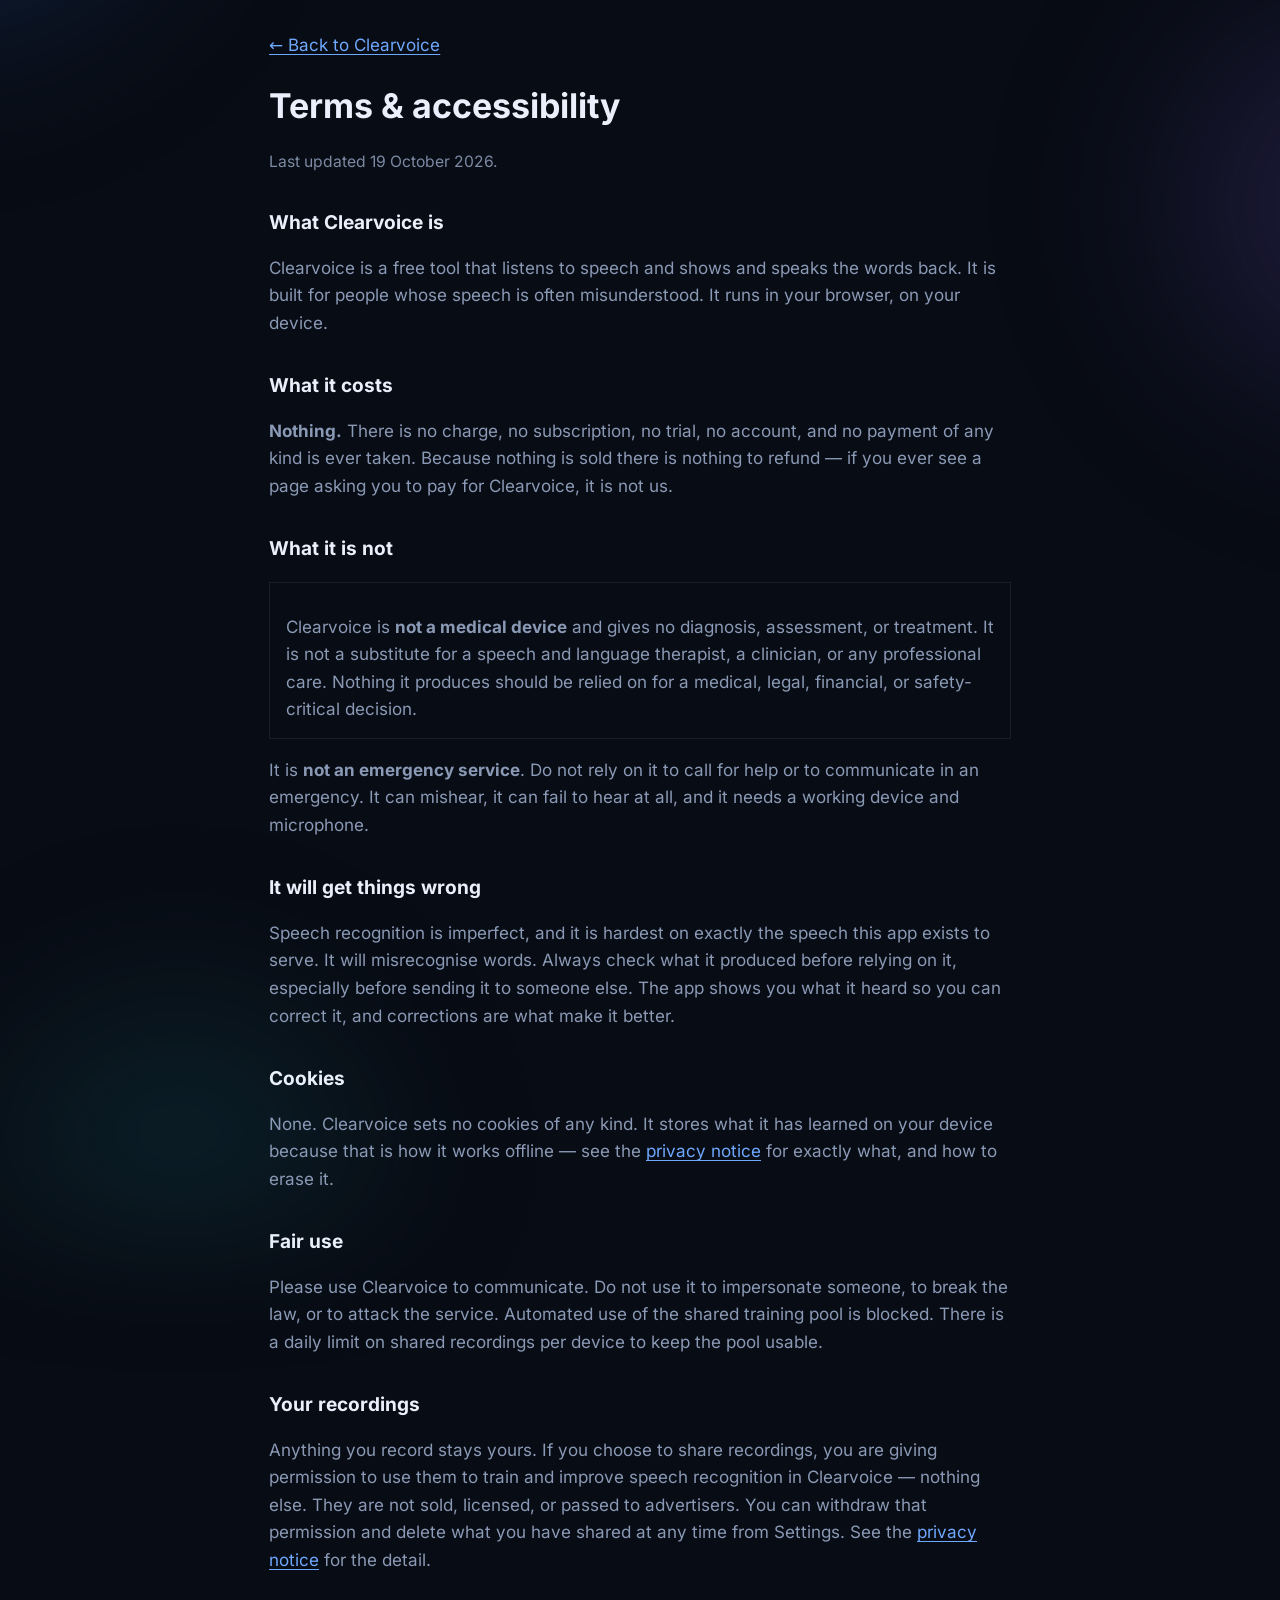
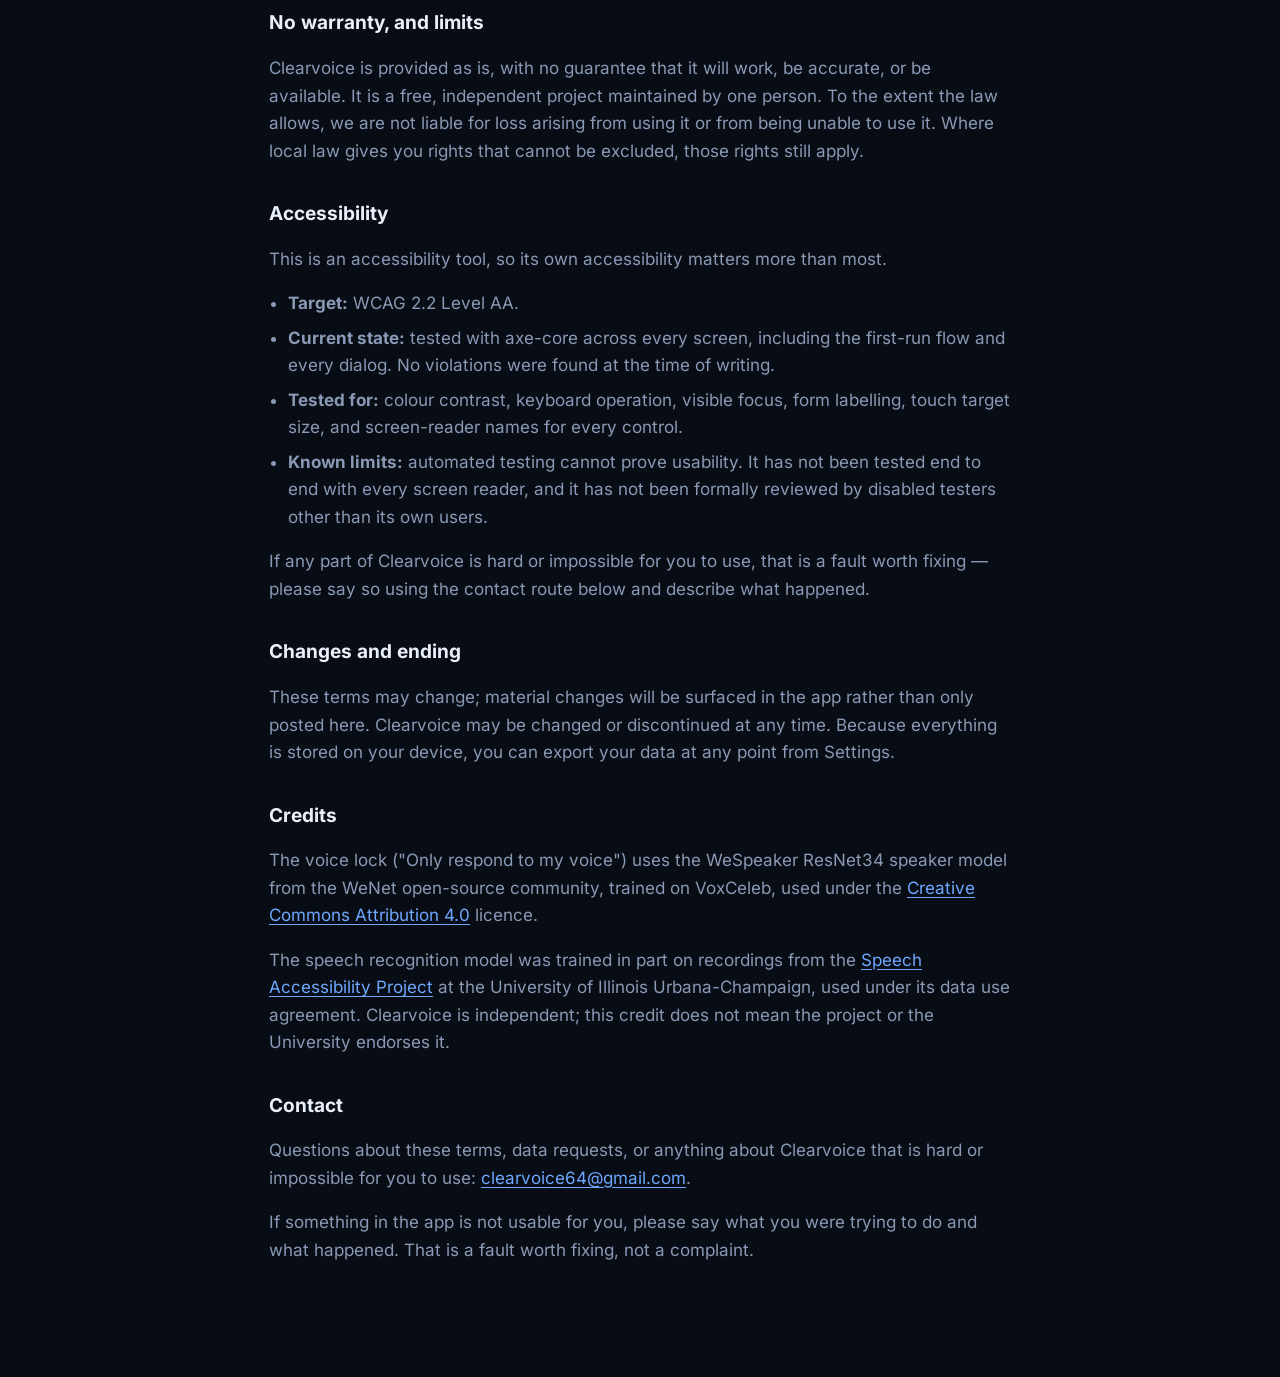
==== terms.html @ 72ba8c6e "Add ClearVoice privacy, terms, study and support pages Copies of privacy.html, terms.html, study-inf" ====
<!doctype html>
<html lang="en">
<head>
<meta charset="utf-8" />
<meta name="viewport" content="width=device-width, initial-scale=1, viewport-fit=cover" />
<title>Terms &amp; accessibility — Clearvoice</title>
<link rel="stylesheet" href="/styles.css?v=67" />
<style>
  .legal { max-width: 46rem; margin: 0 auto; padding: 32px 20px 96px; }
  .legal h1 { margin: 0 0 6px; }
  .legal h2 { margin: 34px 0 10px; font-size: 1.12rem; }
  .legal p, .legal li { line-height: 1.62; color: var(--dim); }
  .legal strong { color: var(--ink); }
  .legal ul { padding-left: 1.1rem; }
  .legal li { margin: 7px 0; }
  .legal .updated { color: var(--dimmer); font-size: 0.92rem; }
  .legal .back { display: inline-block; margin-bottom: 22px; }
  .legal .callout { border: 1px solid var(--line); padding: 14px 16px; margin: 18px 0; }
  .legal .callout p:last-child { margin-bottom: 0; }
  /* Links were inheriting the browser default #0000ee on a near-black page — 2.08:1, which axe
     correctly failed. These pages are the ones a person reads to find out what happens to their
     voice, so unreadable links here are worse than cosmetic. --blue is the app's own accent. */
  .legal a { color: var(--blue, #6EA8FE); text-underline-offset: 3px; }
  .legal a:hover, .legal a:focus-visible { color: var(--ink, #EAF0FB); }
</style>
</head>
<body>
<main class="legal">
  <a class="back" href="/">← Back to Clearvoice</a>
  <h1>Terms &amp; accessibility</h1>
  <p class="updated">Last updated 19 October 2026.</p>

  <h2>What Clearvoice is</h2>
  <p>Clearvoice is a free tool that listens to speech and shows and speaks the words back. It is
  built for people whose speech is often misunderstood. It runs in your browser, on your device.</p>

  <h2>What it costs</h2>
  <p><strong>Nothing.</strong> There is no charge, no subscription, no trial, no account, and no
  payment of any kind is ever taken. Because nothing is sold there is nothing to refund — if you
  ever see a page asking you to pay for Clearvoice, it is not us.</p>

  <h2>What it is not</h2>
  <div class="callout">
    <p>Clearvoice is <strong>not a medical device</strong> and gives no diagnosis, assessment, or
    treatment. It is not a substitute for a speech and language therapist, a clinician, or any
    professional care. Nothing it produces should be relied on for a medical, legal, financial, or
    safety-critical decision.</p>
  </div>
  <p>It is <strong>not an emergency service</strong>. Do not rely on it to call for help or to
  communicate in an emergency. It can mishear, it can fail to hear at all, and it needs a working
  device and microphone.</p>

  <h2>It will get things wrong</h2>
  <p>Speech recognition is imperfect, and it is hardest on exactly the speech this app exists to
  serve. It will misrecognise words. Always check what it produced before relying on it, especially
  before sending it to someone else. The app shows you what it heard so you can correct it, and
  corrections are what make it better.</p>

  <h2>Cookies</h2>
  <p>None. Clearvoice sets no cookies of any kind. It stores what it has learned on your device
  because that is how it works offline — see the <a href="/privacy">privacy notice</a> for exactly
  what, and how to erase it.</p>

  <h2>Fair use</h2>
  <p>Please use Clearvoice to communicate. Do not use it to impersonate someone, to break the law,
  or to attack the service. Automated use of the shared training pool is blocked. There is a daily
  limit on shared recordings per device to keep the pool usable.</p>

  <h2>Your recordings</h2>
  <p>Anything you record stays yours. If you choose to share recordings, you are giving permission
  to use them to train and improve speech recognition in Clearvoice — nothing else. They are not
  sold, licensed, or passed to advertisers. You can withdraw that permission and delete what you
  have shared at any time from Settings. See the
  <a href="/privacy">privacy notice</a> for the detail.</p>

  <h2>No warranty, and limits</h2>
  <p>Clearvoice is provided as is, with no guarantee that it will work, be accurate, or be
  available. It is a free, independent project maintained by one person. To the extent the law
  allows, we are not liable for loss arising from using it or from being unable to use it. Where
  local law gives you rights that cannot be excluded, those rights still apply.</p>

  <h2>Accessibility</h2>
  <p>This is an accessibility tool, so its own accessibility matters more than most.</p>
  <ul>
    <li><strong>Target:</strong> WCAG 2.2 Level AA.</li>
    <li><strong>Current state:</strong> tested with axe-core across every screen, including the
      first-run flow and every dialog. No violations were found at the time of writing.</li>
    <li><strong>Tested for:</strong> colour contrast, keyboard operation, visible focus, form
      labelling, touch target size, and screen-reader names for every control.</li>
    <li><strong>Known limits:</strong> automated testing cannot prove usability. It has not been
      tested end to end with every screen reader, and it has not been formally reviewed by
      disabled testers other than its own users.</li>
  </ul>
  <p>If any part of Clearvoice is hard or impossible for you to use, that is a fault worth fixing —
  please say so using the contact route below and describe what happened.</p>

  <h2>Changes and ending</h2>
  <p>These terms may change; material changes will be surfaced in the app rather than only posted
  here. Clearvoice may be changed or discontinued at any time. Because everything is stored on your
  device, you can export your data at any point from Settings.</p>

  <h2>Credits</h2>
  <p>The voice lock ("Only respond to my voice") uses the WeSpeaker ResNet34 speaker model from the
  WeNet open-source community, trained on VoxCeleb, used under the
  <a href="https://creativecommons.org/licenses/by/4.0/">Creative Commons Attribution 4.0</a> licence.</p>
  <p>The speech recognition model was trained in part on recordings from the
  <a href="https://speechaccessibilityproject.beckman.illinois.edu/">Speech Accessibility Project</a>
  at the University of Illinois Urbana-Champaign, used under its data use agreement. Clearvoice is
  independent; this credit does not mean the project or the University endorses it.</p>

  <h2>Contact</h2>
  <p>Questions about these terms, data requests, or anything about Clearvoice that is hard or
  impossible for you to use: <a href="mailto:clearvoice64@gmail.com?subject=Clearvoice">clearvoice64@gmail.com</a>.</p>
  <p>If something in the app is not usable for you, please say what you were trying to do and what
  happened. That is a fault worth fixing, not a complaint.</p>
</main>
</body>
</html>
---- styles.css ----
/* Self-hosted, latin subset, variable -- one file per family covers every weight the app uses.
   swap, so text is readable immediately rather than invisible while a font arrives. */
@font-face {
  font-family: "Inter";
  src: url("/vendor/fonts/Inter.woff2") format("woff2");
  font-weight: 100 900; font-style: normal; font-display: swap;
}
@font-face {
  font-family: "Space Grotesk";
  src: url("/vendor/fonts/SpaceGrotesk.woff2") format("woff2");
  font-weight: 100 900; font-style: normal; font-display: swap;
}

/* ============================================================================
   Clearvoice — AURORA GLASS  (written by projects-4d, HANDED OFF to projects-881c)
   Leo's design: claude.ai/code/artifact/70af7a4a-ae81-4f6a-af94-6c12fab93846

   This is a complete replacement for styles.css, already mapped onto the CURRENT
   markup — including the surfaces live-styles.css predates (#wake-controls,
   .share-card, .wake-suggestions, .attention, #mode-personal). Use it, edit it,
   or discard it; it exists so the work isn't done twice.

   PRESERVED DELIBERATELY (do not lose in any edit):
     .seg-btn[hidden]{display:none}  #mode-personal hidden until a personal model exists
     .share-card.hidden{display:none}  card must not flash on load
     44x44 minimums on .chip-list li button / .corr-list li button — the only
       irreversible actions in the app, previously 23x20
     --dimmer raised to #7C8AA4 from the artifact's #6B7A94: that value sits on --panel,
       which is lighter than --ground, and fell under AA there. NEEDS RE-MEASURING from
       rendered pixels, not computed styles.
   ========================================================================== */

:root {
  --ground: #080C14;
  --panel: rgba(20, 27, 41, .72);
  --panel-2: rgba(255, 255, 255, .035);
  --line: rgba(255, 255, 255, .075);
  --line-strong: rgba(255, 255, 255, .12);

  --text: #EAF0FB;
  --dim: #8A99B5;
  --dimmer: #7C8AA4;

  --blue: #6EA8FE;
  --violet: #A78BFA;
  --green: #3DDC97;
  --teal: #2EE6C5;
  --danger: #FF6B7A;
  --accent-grad: linear-gradient(100deg, var(--blue), var(--violet));

  --radius: 20px;
  --radius-sm: 14px;
  --pill: 999px;
  --tap: 56px;

  --display: "Space Grotesk", "Segoe UI", system-ui, sans-serif;
  --body: "Inter", system-ui, -apple-system, "Segoe UI", sans-serif;

  /* legacy aliases so older rules / inline styles still resolve */
  --bg: var(--ground);
  --surface: var(--panel);
  --surface-2: var(--panel-2);
  --text-dim: var(--dim);
  --accent: var(--blue);
  --accent-ink: #0A1020;
  --rec: var(--danger);
  --ok: var(--green);
  --warn: #FFC46B;
}

* { box-sizing: border-box; }

html, body {
  margin: 0; padding: 0;
  background: var(--ground); color: var(--text);
  font-family: var(--body); font-size: 17px; line-height: 1.55;
  -webkit-font-smoothing: antialiased; min-height: 100vh;
}

/* Aurora as one fixed layer — no markup needed, so index.html body is untouched. */
body::before {
  content: ""; position: fixed; inset: -25vmax; z-index: 0; pointer-events: none;
  opacity: .55; filter: blur(70px);
  background:
    radial-gradient(38vmax 38vmax at 14% 8%,  #20407a 0%, transparent 66%),
    radial-gradient(34vmax 34vmax at 88% 34%, #3c2f6e 0%, transparent 66%),
    radial-gradient(32vmax 32vmax at 26% 98%, #123f4a 0%, transparent 66%);
}
@media (prefers-reduced-motion: no-preference) {
  body::before { animation: drift 30s ease-in-out infinite alternate; }
}
@keyframes drift {
  from { transform: translate3d(0,0,0) scale(1); }
  to   { transform: translate3d(3vmax,2vmax,0) scale(1.06); }
}
.topbar, .tabs, main, .toast, .onboarding, .share-card { position: relative; z-index: 1; }

/* ---------- top bar ---------- */
.topbar {
  display: flex; align-items: center; justify-content: space-between; gap: 12px;
  max-width: 560px; margin: 0 auto; padding: 18px 18px 6px;
}
.brand { display: flex; align-items: center; gap: 11px; }
.brand-mark {
  width: 34px; height: 34px; flex: none; border-radius: 11px;
  background: linear-gradient(150deg, var(--blue), var(--violet));
  display: grid; place-items: center;
}
.brand-mark::after { content: ""; width: 14px; height: 14px; border-radius: 50%; border: 3px solid var(--ground); }
.brand-name { font-family: var(--display); font-weight: 700; font-size: 23px; letter-spacing: -.01em; }

.engine-status {
  display: inline-flex; align-items: center; gap: 7px;
  padding: 7px 12px; border-radius: var(--pill);
  background: rgba(255,255,255,.05); border: 1px solid var(--line);
  font-size: 12.5px; color: var(--dim); white-space: nowrap;
  /* white-space:nowrap plus a long status ("Downloading voice model… 100%") pushed the page
     wider than a 320px phone and made the whole app scroll sideways — a WCAG reflow failure
     and, more practically, an app that jiggles horizontally for someone who may be aiming
     with limited motor control. Let the pill shrink and ellipsise instead of forcing width. */
  min-width: 0; max-width: 100%; overflow: hidden; text-overflow: ellipsis;
}
.engine-status #engine-text { min-width: 0; overflow: hidden; text-overflow: ellipsis; }
/* The bar holds a brand and this pill; the pill is the one allowed to give up space. */
.topbar { min-width: 0; }
.topbar .brand { min-width: 0; }
.engine-status .dot { width: 7px; height: 7px; border-radius: 50%; flex: none; background: var(--warn); box-shadow: 0 0 9px 1px rgba(255,196,107,.6); }
.engine-status .dot[data-state="ready"] { background: var(--green); box-shadow: none; }
.engine-status .dot[data-state="error"] { background: var(--danger); box-shadow: 0 0 9px 1px rgba(255,107,122,.7); }
.engine-status .dot[data-state="busy"]  { background: var(--blue); box-shadow: 0 0 9px 1px rgba(110,168,254,.7); animation: pulse 1s infinite; }
@keyframes pulse { 0%,100% { opacity: 1; } 50% { opacity: .35; } }

/* ---------- tabs ---------- */
.tabs {
  display: grid; grid-template-columns: repeat(3,1fr); gap: 4px;
  max-width: min(720px, 100% - 16px); margin: 14px auto 4px; padding: 5px;
  background: var(--panel); border: 1px solid var(--line); border-radius: var(--pill);
  backdrop-filter: blur(14px); -webkit-backdrop-filter: blur(14px);
}
.tab {
  appearance: none; border: 0; background: transparent; cursor: pointer;
  font-family: var(--display); font-weight: 500; font-size: 15px;
  color: var(--dim); padding: 13px 6px; border-radius: var(--pill);
  min-height: 48px; transition: color .15s ease;
}
@media (hover: hover) and (pointer: fine) { .tab:hover { color: var(--text); } }
.tab[aria-selected="true"] {
  background: var(--accent-grad); color: #0A1020; font-weight: 700;
  box-shadow: 0 6px 18px -6px rgba(110,168,254,.6);
}
.tab:focus-visible { outline: 2px solid var(--blue); outline-offset: 2px; }

/* ---------- panels ---------- */
main { max-width: 560px; margin: 0 auto; padding: 18px 18px 72px; }
.panel { animation: fade .2s ease; }
.panel.hidden { display: none; }
.panel-hint { color: var(--dim); font-size: 15px; line-height: 1.62; margin: 0 0 18px; }
@keyframes fade { from { opacity: 0; } to { opacity: 1; } }

.stage, .train-block, .handsfree-bar, .onboarding-card, .share-card-inner, .enroll, .enroll-custom {
  background: var(--panel); border: 1px solid var(--line); border-radius: var(--radius);
  backdrop-filter: blur(14px); -webkit-backdrop-filter: blur(14px);
}
.stage {
  padding: 28px 20px; min-height: 150px; margin-bottom: 16px;
  display: flex; align-items: center; justify-content: center; text-align: center;
}
.stage.small { min-height: 84px; padding: 20px; }
.big-output { font-family: var(--display); font-size: 26px; font-weight: 700; line-height: 1.35; letter-spacing: -.01em; }
.big-output.placeholder, .mono-output.placeholder { color: var(--dimmer); font-weight: 400; font-family: var(--body); }
.mono-output { font-family: var(--body); font-size: 16px; color: var(--text); text-align: center; }
.big-output .word { cursor: pointer; border-radius: 8px; padding: 0 2px; }
@media (hover: hover) and (pointer: fine) { .big-output .word:hover { background: rgba(110,168,254,.18); } }

/* ---------- buttons ---------- */
.record-btn {
  width: 100%; min-height: 64px; padding: 16px 22px;
  border-radius: var(--radius-sm); border: 1px solid var(--line-strong);
  background: linear-gradient(180deg, rgba(110,168,254,.18), rgba(167,139,250,.11));
  color: var(--text); font-family: var(--display); font-weight: 700; font-size: 17px;
  cursor: pointer; display: inline-flex; align-items: center; justify-content: center; gap: 11px;
}
.record-btn.small { min-height: 56px; font-size: 16px; }
.record-btn::before { content: ""; width: 13px; height: 13px; border-radius: 50%; flex: none; background: var(--blue); box-shadow: 0 0 10px 1px rgba(110,168,254,.7); }
.record-btn.recording { background: linear-gradient(180deg, rgba(255,107,122,.22), rgba(255,107,122,.12)); border-color: rgba(255,107,122,.45); }
.record-btn.recording::before { background: var(--danger); box-shadow: 0 0 10px 1px rgba(255,107,122,.8); animation: pulse .8s infinite; }
/* INSTANT, SMOOTH PRESS (2026-11-02). The press shows the moment the finger lands (.is-pressed, set on pointerdown),
   and the button eases into the red Stop look the moment it is tapped (.arming, before the microphone is live) instead
   of snapping there 0.2-0.5 s later. The gradient's two stops are registered colours so they can cross-fade; a browser
   without @property simply snaps, as before. End states are unchanged. */
@property --rb-a { syntax: "<color>"; inherits: false; initial-value: rgba(110,168,254,.18); }
@property --rb-b { syntax: "<color>"; inherits: false; initial-value: rgba(167,139,250,.11); }
.record-btn { --rb-a: rgba(110,168,254,.18); --rb-b: rgba(167,139,250,.11);
  background: linear-gradient(180deg, var(--rb-a), var(--rb-b));
  transition: --rb-a .26s cubic-bezier(.2,.8,.2,1), --rb-b .26s cubic-bezier(.2,.8,.2,1), border-color .26s cubic-bezier(.2,.8,.2,1),
    transform .32s cubic-bezier(.34,1.4,.64,1); -webkit-tap-highlight-color: transparent; touch-action: manipulation; }
.record-btn::before { transition: background-color .2s cubic-bezier(.2,.8,.2,1), box-shadow .2s cubic-bezier(.2,.8,.2,1), transform .32s cubic-bezier(.34,1.4,.64,1); }
.record-btn.recording, .record-btn.arming { --rb-a: rgba(255,107,122,.22); --rb-b: rgba(255,107,122,.12);
  background: linear-gradient(180deg, var(--rb-a), var(--rb-b)); border-color: rgba(255,107,122,.45); }
.record-btn.arming::before { background: var(--danger); box-shadow: 0 0 10px 1px rgba(255,107,122,.8); transform: scale(1.25); }
.record-btn.is-pressed:not(:disabled) { transform: scale(.97); transition-duration: .26s, .26s, .26s, .09s; }
#repeat-record, #wake-train { transition: transform .32s cubic-bezier(.34,1.4,.64,1); touch-action: manipulation; }
#repeat-record.is-pressed, #wake-train.is-pressed { transform: scale(.97); transition-duration: .09s; }
@media (prefers-reduced-motion: reduce) {
  .record-btn, .record-btn::before, #repeat-record, #wake-train { transition: none; }
  .record-btn.is-pressed, #repeat-record.is-pressed, #wake-train.is-pressed, .record-btn.arming::before { transform: none; }
}
.record-btn:disabled { opacity: .5; cursor: not-allowed; }

.ghost-btn, .primary-btn {
  min-height: var(--tap); padding: 0 20px; border-radius: var(--radius-sm);
  font-family: var(--body); font-size: 15px; font-weight: 600; cursor: pointer;
}
.ghost-btn { background: rgba(255,255,255,.03); color: var(--dim); border: 1px solid var(--line); }
@media (hover: hover) and (pointer: fine) { .ghost-btn:hover:not(:disabled) { color: var(--text); border-color: var(--line-strong); } }
.ghost-btn:disabled { opacity: .45; cursor: not-allowed; }
.ghost-btn.attention { border-color: var(--blue); color: var(--blue); animation: attn 1.1s ease-in-out infinite; }
@keyframes attn { 0%,100% { opacity: 1; } 50% { opacity: .55; } }

.primary-btn { background: var(--accent-grad); color: #0A1020; font-weight: 700; border: 0; box-shadow: 0 6px 18px -8px rgba(110,168,254,.7); }
@media (hover: hover) and (pointer: fine) { .primary-btn:hover:not(:disabled) { filter: brightness(1.06); } }
.primary-btn:disabled { opacity: .5; cursor: not-allowed; }

.small-btn { min-height: 44px; padding: 0 15px; border-radius: var(--pill); font-size: 14px; }

button:focus-visible, input:focus-visible, textarea:focus-visible, [tabindex]:focus-visible {
  outline: 2px solid var(--blue); outline-offset: 2px;
}
.controls { display: flex; gap: 11px; flex-wrap: wrap; align-items: center; }
.controls.inline { margin-bottom: 14px; }

/* ---------- hands-free / wake word ---------- */
.handsfree-bar { display: flex; align-items: flex-end; gap: 14px; flex-wrap: wrap; padding: 16px; margin-bottom: 18px; }
.toggle-btn {
  min-height: var(--tap); display: inline-flex; align-items: center; gap: 11px; padding: 0 18px;
  background: rgba(255,255,255,.04); color: var(--text);
  border: 1px solid var(--line-strong); border-radius: var(--pill);
  font-size: 15px; font-weight: 600; cursor: pointer;
}
.toggle-btn .toggle-dot { width: 12px; height: 12px; border-radius: 50%; background: var(--dimmer); flex: none; }
.toggle-btn[aria-pressed="true"] { border-color: rgba(255,255,255,.32); color: var(--text); }
.toggle-btn[aria-pressed="true"] .toggle-dot { background: var(--text); box-shadow: none; animation: none; }
.toggle-btn.armed .toggle-dot { background: var(--blue); box-shadow: 0 0 9px 1px rgba(110,168,254,.8); }

.wake-field { display: flex; flex-direction: column; gap: 7px; flex: 1; min-width: 180px; }
.wake-field span, .field span, .wake-lbl { display: block; color: var(--dim); font-size: 13px; font-weight: 600; }
.wake-controls { flex: 1 1 100%; display: flex; flex-direction: column; gap: 14px; margin-top: 4px; }
.wake-controls[hidden] { display: none; }
.wake-edit-row { display: flex; gap: 8px; align-items: stretch; }
/* #vocab-input sits in .controls.inline, NOT inside a .field, so it matched none of this and was
   a bare browser default: 22px tall on every iPhone size measured. Naming it explicitly rather
   than widening the selector to `input`, which would also catch checkboxes and buttons. */
#wake-input, #vocab-input, .field input, .dictate-area {
  width: 100%; min-height: var(--tap); padding: 13px 14px;
  background: rgba(0,0,0,.28); color: var(--text);
  border: 1px solid var(--line); border-radius: 12px;
  font-family: var(--body); font-size: 16px;
}
#wake-input::placeholder, #vocab-input::placeholder, .field input::placeholder { color: #6A7789; }
#wake-input:focus, #vocab-input:focus, .field input:focus { outline: 2px solid var(--blue); outline-offset: 1px; border-color: transparent; }
#wake-set { flex: 0 0 auto; }
.wake-suggestions { display: flex; align-items: center; gap: 8px; flex-wrap: wrap; }
.wake-suggestions .hint { font-size: 13px; color: var(--dimmer); }
.wake-tip { font-size: 13.5px; color: var(--dimmer); line-height: 1.6; }
.wake-tip strong { color: var(--text); }
.hf-settings { margin-top: 2px; flex-basis: 100%; }
.hf-settings summary { cursor: pointer; color: var(--dim); font-size: 14px; font-weight: 600; padding: 10px 0; min-height: 44px; }
.hf-settings-body { padding-top: 10px; }

.activation-bar { display: flex; align-items: center; gap: 10px; flex-wrap: wrap; }
.activation-hint { color: var(--dimmer); font-size: 13px; flex-basis: 100%; }
.mode-label { color: var(--dim); font-size: 14px; font-weight: 600; }

/* The engine switcher stays hidden, and the reason has CHANGED (projects-4b, 2026-09-02).
   The old note said to delete this rule "the day a sentence-trained model ships". That day is
   here — clearvoice-v2 is gone and whisper-small-v1 is now the DEFAULT engine — but the rule
   stays, because the reason that outlives it is the first one: the locked Aurora Glass design
   has no such control, and Leo asked for the app to BE that design.

   Nobody needs the switch now. The good engine is what everyone gets at boot, which is also
   his flywheel design: one shared model at the start that then learns each person's voice.
   A control only earns its place if it lets someone do something they otherwise cannot.

   Do not delete this to expose the bar without asking him — it changes a design he froze. */
.mode-bar { display: none !important; }

.seg, .mode-bar {
  display: inline-flex; gap: 4px; padding: 4px;
  background: rgba(255,255,255,.04); border: 1px solid var(--line); border-radius: var(--pill);
}
.seg-btn {
  min-height: 44px; padding: 0 15px; border: 0; background: transparent; color: var(--dim);
  border-radius: var(--pill); font-family: var(--body); font-size: 14px; font-weight: 600; cursor: pointer;
}
@media (hover: hover) and (pointer: fine) { .seg-btn:hover { color: var(--text); } }
.seg-btn.is-on { background: var(--accent-grad); color: #0A1020; font-weight: 700; }
.seg-btn:focus-visible { outline: 2px solid var(--blue); outline-offset: 2px; }
.seg-btn[hidden] { display: none; }   /* LOAD-BEARING — see header */

.chip {
  display: inline-flex; align-items: center; gap: 7px;
  min-height: 44px; padding: 0 14px;
  background: rgba(255,255,255,.05); color: var(--text);
  border: 1px solid var(--line); border-radius: var(--pill);
  font-size: 14px; cursor: pointer;
}
@media (hover: hover) and (pointer: fine) { .chip:hover { border-color: var(--blue); color: var(--blue); } }
.count { color: var(--dimmer); font-weight: 500; }

/* ---------- level meter ---------- */
.level-meter { height: 5px; border-radius: var(--pill); overflow: hidden; background: rgba(255,255,255,.07); margin: 0 0 18px; opacity: 0; transition: opacity .2s ease; }
.level-meter.live { opacity: 1; }
.level-fill { height: 100%; width: 0; background: var(--accent-grad); border-radius: var(--pill); }

/* ---------- confirm / fix ---------- */
.confirm-row, .consent-row { display: flex; align-items: center; gap: 11px; flex-wrap: wrap; margin-top: 14px; color: var(--dim); font-size: 15px; }
#pf-share-code-row { margin-top: 14px; }   /* out of the consent row since 2026-11-11, so it needs the row's gap */
.confirm-row.hidden, .certain-chip.hidden, .fix-row.hidden { display: none; }
.certain-chip {
  display: flex; align-items: center; gap: 10px; flex-wrap: wrap; margin-top: 14px;
  padding: 11px 15px; border-radius: var(--pill);
  background: rgba(255,255,255,.05); border: 1px solid var(--line-strong);
  color: var(--dim); font-size: 14px;
}
.fix-row { display: flex; flex-direction: column; gap: 11px; margin-top: 14px; }
.field { display: block; margin-top: 14px; }

/* ---------- train ---------- */
.train-block { padding: 20px; margin-bottom: 16px; }
.train-block h2 { font-family: var(--display); font-weight: 700; font-size: 19px; margin: 0 0 6px; letter-spacing: -.01em; }
.sub { color: var(--dim); font-size: 14px; line-height: 1.6; margin: 0 0 16px; }
#enroll-phrase { font-family: var(--display); font-size: 21px; font-weight: 700; line-height: 1.35; text-align: center; margin: 0 0 6px; }
.enroll, .enroll-custom { padding: 18px 16px; margin-bottom: 14px; }
.enroll-feedback { margin-top: 12px; color: var(--dim); font-size: 14px; min-height: 1.4em; }
.enroll-feedback .learn { color: var(--blue); }
.enroll-badge { display: inline-flex; align-items: center; min-height: 32px; padding: 0 12px; border-radius: var(--pill); background: rgba(110,168,254,.14); border: 1px solid rgba(110,168,254,.3); color: var(--blue); font-size: 13px; font-weight: 600; }
.enroll-badge.hidden { display: none; }
.train-block.hidden { display: none; }
/* sign-in screen: two clear tabs so "sign in" and "create account" can't be confused */
.auth-tabs { display: flex; gap: 6px; margin: 0 0 18px; padding: 4px; border: 1px solid var(--line-strong); border-radius: 12px; }
.auth-tab { flex: 1 1 0; min-height: 44px; border: 0; border-radius: 9px; background: transparent; color: var(--dim); font: inherit; font-weight: 600; cursor: pointer; }
.auth-tab[aria-selected="true"] { background: var(--accent-grad); color: var(--accent-ink); }
#auth-gate[data-mode="signin"] .auth-only-signup,
#auth-gate[data-mode="signup"] .auth-only-signin,
#auth-gate[data-mode="reset"] .auth-tabs,
#auth-gate[data-mode="reset"] .auth-only-signin,
#auth-gate[data-mode="reset"] #auth-google,
#auth-gate[data-mode="reset"] #auth-or { display: none; }
#auth-gate { background: rgb(4, 6, 12); }   /* opaque: nothing behind it may show through */
.auth-google { width: 100%; min-height: 50px; display: flex; align-items: center; justify-content: center; gap: 10px; color: var(--text); font-weight: 600; }
/* Apple's black Sign in with Apple style (its rules for custom buttons): white logo and title in the system font on black,
   as big as the Google button. Shown by app.js showApple(). */
.auth-apple { width: 100%; min-height: 50px; margin-bottom: 10px; display: flex; align-items: center; justify-content: center; gap: 8px; background: #000; color: #fff; border-color: var(--line-strong); font-family: -apple-system, system-ui, sans-serif; }
.auth-apple[hidden], #auth-gate[data-mode="reset"] #auth-apple { display: none; }
.link-btn { display: block; margin: 10px auto 0; background: none; border: 0; color: var(--accent); font: inherit; text-decoration: underline; cursor: pointer; min-height: 44px; }

.train-nudge {
  display: block; width: 100%; text-align: left;
  background: var(--panel); border: 1px solid rgba(110,168,254,.35); border-radius: var(--radius-sm);
  color: var(--dim); font: inherit; font-size: 14.5px; line-height: 1.5;
  padding: 14px 16px; margin: 0 0 16px; min-height: var(--tap); cursor: pointer;
  backdrop-filter: blur(14px); -webkit-backdrop-filter: blur(14px);
}
.train-nudge strong { color: var(--blue); }
@media (hover: hover) and (pointer: fine) { .train-nudge:hover { border-color: var(--blue); } }

.chip-list, .corr-list { list-style: none; margin: 12px 0 0; padding: 0; display: flex; flex-wrap: wrap; gap: 9px; }
.corr-list { flex-direction: column; gap: 8px; }
.chip-list li, .corr-list li {
  display: flex; align-items: center; gap: 9px;
  background: var(--panel-2); border: 1px solid var(--line);
  border-radius: var(--pill); padding: 5px 6px 5px 15px; font-size: 14px; color: var(--text);
}
.corr-list li { border-radius: var(--radius-sm); justify-content: space-between; padding: 10px 10px 10px 15px; }
/* TOUCH TARGETS — the only irreversible actions in the app; were 23x20. Never shrink. */
.chip-list li button, .corr-list li button {
  min-width: 44px; min-height: 44px;
  display: inline-flex; align-items: center; justify-content: center;
  background: none; border: 0; cursor: pointer;
  color: var(--dimmer); font-size: 17px; border-radius: 50%;
}
@media (hover: hover) and (pointer: fine) { .chip-list li button:hover, .corr-list li button:hover { color: var(--danger); background: rgba(255,107,122,.12); } }

/* ---------- About you ---------- */
.stat-grid { display: grid; grid-template-columns: 1fr 1fr; gap: 12px; margin: 4px 0 16px; }
.stat { background: var(--panel-2); border: 1px solid var(--line); border-radius: var(--radius-sm); padding: 18px 14px; text-align: center; }
.stat-num {
  display: block; font-family: var(--display); font-weight: 700; font-size: 30px; line-height: 1;
  background: var(--accent-grad); -webkit-background-clip: text; background-clip: text;
  color: transparent; font-variant-numeric: tabular-nums;
}
.stat-label { display: block; margin-top: 9px; color: var(--dimmer); font-size: 12.5px; line-height: 1.35; }
.progress-track { height: 8px; border-radius: var(--pill); background: rgba(255,255,255,.07); overflow: hidden; margin: 6px 0 10px; }
.progress-fill { height: 100%; width: 0; background: var(--accent-grad); border-radius: var(--pill); }
.voice-status { color: var(--dim); font-size: 13.5px; }

.dictate-area { min-height: 200px; line-height: 1.6; resize: vertical; margin-bottom: 20px; }

/* ---------- toast ---------- */
.toast {
  position: fixed; left: 50%; bottom: 26px; transform: translate(-50%, 14px);
  /* max-content: with left:50% the box otherwise lays out in the right half of the screen only and wraps a
     two-line message into seven lines (measured 186px wide on a 375px phone), right over the record button. */
  width: max-content; max-width: min(520px, calc(100vw - 32px));
  background: rgba(16,22,34,.94); color: var(--text);
  border: 1px solid var(--line-strong); border-radius: var(--radius-sm);
  padding: 14px 18px; font-size: 15px; line-height: 1.5;
  box-shadow: 0 24px 60px -22px rgba(0,0,0,.9);
  backdrop-filter: blur(14px); -webkit-backdrop-filter: blur(14px);
  opacity: 0; pointer-events: none; transition: opacity .2s ease, transform .2s ease; z-index: 90;
}
.toast.show { opacity: 1; transform: translate(-50%, 0); }
.toast.error { border-color: rgba(255,107,122,.5); }

/* ---------- onboarding ---------- */
.onboarding { position: fixed; inset: 0; z-index: 95; display: flex; align-items: center; justify-content: center; padding: 22px; background: rgba(4,6,12,.78); }
.onboarding.hidden { display: none; }
.onboarding-card { width: min(460px, 100%); padding: 28px 24px 22px; }
.onboarding-card h1 { font-family: var(--display); font-weight: 700; margin: 0 0 16px; font-size: 27px; line-height: 1.2; letter-spacing: -.01em; }
.onboard-steps { margin: 0 0 22px; padding-left: 20px; display: grid; gap: 11px; color: var(--dim); font-size: 15px; }
.onboard-steps strong { color: var(--text); }

/* ---------- ambient sharing consequence card ---------- */
/* Stays at 80, BELOW the Ambient overlay (9998), deliberately. The card is never raised over
   a running overlay: ambient.js shows it first and only opens the overlay once it is dismissed.
   Raising this above the overlay would look like a fix and not be one -- trapOn() marks every
   body child inert, so a card on top would be visible and still unclickable. */
.share-card { position: fixed; inset: 0; z-index: 80; display: flex; align-items: center; justify-content: center; padding: 22px; background: rgba(4,6,12,.72); }
.share-card.hidden { display: none; }
.share-card-inner {
  position: relative; width: min(460px, 100%); max-height: 86vh; overflow-y: auto;
  padding: 26px 24px 20px; box-shadow: 0 24px 60px -20px rgba(0,0,0,.85);
  animation: share-card-in .18s ease-out;
}
@keyframes share-card-in { from { opacity: 0; transform: translateY(8px); } to { opacity: 1; transform: none; } }
@media (prefers-reduced-motion: reduce) { .share-card-inner { animation: none; } }
.share-card-title { font-family: var(--display); font-weight: 700; margin: 0 0 10px; font-size: 20px; line-height: 1.3; letter-spacing: -.01em; }
.share-card-body { margin: 0 0 12px; color: var(--dim); font-size: 15px; line-height: 1.58; white-space: pre-line; }
.share-card-stat { margin: 0 0 18px; font-size: 15px; line-height: 1.5; color: var(--text); }
/* Two real choices, stacked so each reads as a full sentence rather than a cramped pair,
   and each at least 44px tall. The one currently in force is marked, so the card says what
   is true now as well as what can be changed. */
.share-card-choices { display: flex; flex-direction: column; gap: 9px; margin: 4px 0 2px; }
.share-card-choices[hidden] { display: none; }
.share-choice {
  appearance: none; cursor: pointer; text-align: left; width: 100%; min-height: 48px;
  font-family: var(--display); font-weight: 600; font-size: 15px; color: var(--text);
  background: rgba(255,255,255,.05); border: 1px solid var(--line-strong);
  border-radius: 12px; padding: 13px 15px;
  transition: background .15s ease, border-color .15s ease;
}
@media (hover: hover) and (pointer: fine) { .share-choice:hover { background: rgba(255,255,255,.09); } }
.share-choice:focus-visible { outline: 2px solid var(--blue); outline-offset: 2px; }
.share-choice[aria-pressed="true"] {
  background: var(--accent-grad); color: #0A1020; font-weight: 700; border-color: transparent;
  box-shadow: 0 6px 18px -8px rgba(110,168,254,.7);
}
.share-card-actions { display: flex; justify-content: flex-end; }
.share-card-actions[hidden] { display: none; }
.share-card-actions .primary-btn { min-height: 44px; }

@media (prefers-reduced-motion: reduce) { * { animation: none !important; transition: none !important; } }

@media (max-width: 400px) {
  .topbar { padding: 14px 14px 4px; }
  main { padding: 14px 14px 64px; }
  .brand-name { font-size: 21px; }
  .big-output { font-size: 23px; }
  .stat-grid { gap: 10px; }
}

/* The two faces are declared at the top of this file and served from /vendor/fonts/. index.html
   preloads both. Nothing is fetched from Google any more, so the design now survives offline
   instead of falling back to Segoe UI — sw.js caches everything under /vendor/ cache-first. */

/* ---- the voice orb ---------------------------------------------------------
   Replaces the flat level bar. Sizing lives here so the canvas can be measured
   before it is drawn into; app.js sets the backing-store resolution to match the
   device pixel ratio so the waveform is crisp on a phone rather than soft. */
/* An uncertain result. The lead is the message; the guess is visibly secondary -- smaller,
   dimmer, quoted -- so nobody reads it as what the app decided you said. */
.unsure-lead { color: var(--text); font-weight: 600; }
.unsure-guess { color: var(--dim); font-size: .92em; margin-top: 6px; font-style: italic; }

/* The Ambient sharing choice, beside the Ambient button. Matches the locked design: an
   uppercase label, then two pills side by side with the one in force filled. Created by
   ambient.js because that file owns the button it sits under. */
.amb-lab {
  display: block; margin: 12px 0 6px;
  font-size: 11.5px; letter-spacing: .08em; text-transform: uppercase; color: var(--dimmer);
}
.amb-lab[hidden] { display: none; }
.amb-choices { display: flex; gap: 8px; }
.amb-choices[hidden] { display: none; }
.amb-choice {
  appearance: none; cursor: pointer; flex: 1 1 0; min-width: 0; min-height: 44px;
  font-family: var(--body); font-weight: 600; font-size: 14px; color: var(--dim);
  background: rgba(255,255,255,.04); border: 1px solid var(--line-strong);
  border-radius: var(--pill); padding: 11px 12px; white-space: nowrap;
  transition: background .15s ease, color .15s ease, border-color .15s ease;
}
@media (hover: hover) and (pointer: fine) { .amb-choice:hover { color: var(--text); background: rgba(255,255,255,.08); } }
.amb-choice:focus-visible { outline: 2px solid var(--blue); outline-offset: 2px; }
.amb-choice[aria-pressed="true"] {
  background: var(--accent-grad); color: #0A1020; font-weight: 700; border-color: transparent;
  box-shadow: 0 6px 18px -8px rgba(110,168,254,.7);
}

.orbwrap { display: grid; place-items: center; margin: 6px 0 18px; }

/* Short screens: the intro prose is 121px of text a returning user has already read, and it
   was part of what pushed "Tap to speak" out of sight. It stays -- a first-time user needs
   it -- but tightens where the room is not there. */
@media (max-height: 900px) {
  .panel-hint { font-size: 14px; line-height: 1.5; margin-bottom: 12px; }
  .orbwrap { margin: 2px 0 10px; }
  .handsfree-bar { margin-bottom: 12px; }
  .stage { margin-bottom: 12px; }
}
/* Full size, as the locked design has it. I had capped this by viewport height to claw back
   room for the record button, which shrank the orb to 219px on a normal phone and 127px on a
   small one -- visibly smaller than the design. Leo noticed. The orb is the signature element
   and its size is part of the design, so the height cap is gone; the fold is paid for
   elsewhere or not at all. */
.cv-orb {
  width: min(76vw, 270px);
  height: min(76vw, 270px);
  display: block;
  /* It starts and stops recording, so it has to look like it can be pressed. Size is NOT
     touched here -- Leo set it deliberately and told me not to change it again. */
  cursor: pointer;
}

/* ---- the sliding tab highlight --------------------------------------------
   One element that moves between the tabs instead of three that fade in and out:
   the eye tracks a single object, so switching reads as motion rather than as a
   redraw. JS measures the active tab and sets the two custom properties, because
   the pill's width depends on the label text and the viewport. */
.tabs { position: relative; }
.tab-glide {
  /* The bubble is positioned by its two EDGES rather than by an offset and a width, so each
     edge can be animated on its own timing. Moving right, the right edge leaves first and
     the left edge follows a beat later: the bubble stretches out, then gathers itself into
     the destination. Moving left, the roles swap. Animating transform+width instead makes
     it slide rigidly, which is what it did before. */
  position: absolute; top: 5px; bottom: 5px;
  left: var(--g-l, 0px); right: var(--g-r, 0px);
  border-radius: var(--pill); background: var(--accent-grad);
  box-shadow: 0 6px 18px -6px rgba(110, 168, 254, .6);
  pointer-events: none; z-index: 0;
  /* The lag is the whole point of the effect, so it is long enough to actually read:
     the leading edge lands on the destination, the pill sits stretched across both
     tabs for a beat, and only then does the trailing edge let go and gather in. At
     70ms the two edges moved almost together and the stretch was over before the eye
     caught it.

     SIGNED OFF by Leo on 2026-09-01 ("that perfect") after watching it at this exact
     speed. Do not "tighten" these back toward a conventional 200-300ms tab transition
     without asking him -- the slowness is the intent, not an oversight. */
  --lead: 1400ms;
  --trail: 1650ms;
  --lag: 850ms;
  transition: left var(--lead) cubic-bezier(.22,1,.36,1),
              right var(--lead) cubic-bezier(.22,1,.36,1);
}
/* Heading right: the RIGHT edge leads, the LEFT edge is the one that lags behind. */
.tab-glide.to-right {
  transition: right var(--lead) cubic-bezier(.22,1,.36,1),
              left  var(--trail) cubic-bezier(.22,1,.36,1) var(--lag);
}
/* Heading left: mirror image. */
.tab-glide.to-left {
  transition: left  var(--lead) cubic-bezier(.22,1,.36,1),
              right var(--trail) cubic-bezier(.22,1,.36,1) var(--lag);
}
.tab-glide.no-anim { transition: none; }        /* no slide on first paint */
.tab { position: relative; z-index: 1; }
/* The moving highlight now supplies the selected background, so the tab itself
   only needs to change its text colour. */
.tab[aria-selected="true"] { background: transparent; box-shadow: none; color: #0A1020; }
@media (prefers-reduced-motion: reduce) { .tab-glide { transition: none; } }

/* ---- say it again ----------------------------------------------------------
   The phrases someone repeats, one tap to speak. Buttons wrap and are full
   height rather than truncated to one line: for an AAC-adjacent control the
   words themselves are the label, and a clipped sentence is not a usable one. */
.quick-phrases { margin: 14px 0 4px; }
.quick-phrases-h {
  font-family: var(--display); font-size: 13px; font-weight: 500;
  letter-spacing: .04em; text-transform: uppercase;
  color: var(--dim); margin: 0 0 10px;
}
.quick-list { display: flex; flex-wrap: wrap; gap: 9px; }
.quick-btn {
  appearance: none; cursor: pointer; text-align: left;
  min-height: 44px; padding: 11px 15px;
  border-radius: var(--pill); border: 1px solid var(--line-strong);
  background: rgba(255,255,255,.04); color: var(--text);
  font-family: var(--body); font-size: 15px; line-height: 1.35;
  max-width: 100%; white-space: normal;      /* never clip a sentence to fit */
  transition: background .15s ease, border-color .15s ease;
}
@media (hover: hover) and (pointer: fine) { .quick-btn:hover { background: rgba(110,168,254,.12); border-color: var(--blue); } }
.quick-btn:active { transform: scale(.985); }
.quick-btn:focus-visible { outline: 2px solid var(--blue); outline-offset: 2px; }
@media (prefers-reduced-motion: reduce) { .quick-btn { transition: none; } .quick-btn:active { transform: none; } }

/* "Say" on each taught phrase, so all of them are reusable — not only the six that fit on
   the Speak tab. Sits next to the delete control, and is the larger of the two because it
   is the one someone reaches for repeatedly. */
.say-btn {
  appearance: none; cursor: pointer; flex: none;
  min-height: 44px; padding: 10px 16px;
  border-radius: var(--pill); border: 1px solid var(--line-strong);
  background: rgba(110,168,254,.10); color: var(--text);
  font-family: var(--body); font-size: 14px; font-weight: 600;
}
@media (hover: hover) and (pointer: fine) { .say-btn:hover { background: rgba(110,168,254,.20); border-color: var(--blue); } }
.say-btn:focus-visible { outline: 2px solid var(--blue); outline-offset: 2px; }

/* ---- short screens -------------------------------------------------------------
   Placed at the END deliberately. An earlier version of this sat above the .cv-orb rule it
   overrides, so the base rule won on source order and the whole tier silently did nothing --
   the measurement said 173px orb where 127px was intended. Same specificity means later wins,
   so overrides live after what they override. */
/* The smallest phones still in use (iPhone SE, 667px tall). Everything above gets it to
   within about 100px; this closes the rest so the button is reachable there too. Nothing here
   applies to a normal-height screen. */
@media (max-height: 720px) {
  /* the orb is NOT shrunk here either -- see the note on .cv-orb above */
  .panel-hint { font-size: 13.5px; margin-bottom: 8px; }
  .topbar { padding-top: 10px; padding-bottom: 2px; }
  .tabs { margin-top: 8px; margin-bottom: 8px; }
  .orbwrap { margin: 0 0 2px; }
  .controls { gap: 8px; }
  .record-btn { min-height: 56px; }
  .big-output { font-size: 20px; padding: 14px 16px; }
  main { padding-top: 8px; }
  /* The intro is for a first-time reader and it is three lines of that on this screen.
     Clamped, not removed: the words are still there and still true, they just stop taking
     the room the button needs. */
  .panel-hint {
    display: -webkit-box; -webkit-box-orient: vertical; -webkit-line-clamp: 3;
    overflow: hidden;
  }
}

/* The one thing on this screen that is a warning rather than a feature: on iOS, a week without
   opening the app erases everything he has taught it. Styled as a quiet notice, not an alarm --
   he cannot act on it in a panic and the fix is thirty seconds of tapping. */
.keep-notice {
  border: 1px solid rgba(255,204,102,.32); background: rgba(255,204,102,.06);
  border-radius: 2px; padding: 14px 16px; margin: 0 0 14px;
}
.keep-notice.hidden { display: none; }
.keep-notice > strong { display: block; color: #ffcc66; font-family: var(--display); font-size: 15px; margin-bottom: 6px; }
.keep-notice p { margin: 0 0 8px; color: var(--dim); font-size: 14px; line-height: 1.5; }
.keep-notice .keep-how { color: var(--text); }
.keep-notice button { min-height: 44px; width: auto; padding: 0 18px; }

/* Legal footer — the notices have to be reachable from the app itself, not only from a
   consent screen someone saw once on their first run. Quiet, but never hidden. */
.legal-footer {
  max-width: 46rem; margin: 0 auto; padding: 26px 20px 34px;
  display: flex; flex-wrap: wrap; gap: 8px; justify-content: center;
  font-size: 0.88rem; color: var(--dimmer);
}
/* Measured 100x23 and 149x23 — under the 44px a thumb can reliably hit, the same fault already
   fixed on #vocab-input and #cv-copy today. These are the only route to the privacy notice and
   terms from inside the app, so they have to be tappable by the person the notices are about. */
.legal-footer a {
  color: var(--dim); text-decoration: underline; text-underline-offset: 3px;
  display: inline-flex; align-items: center; min-height: 44px; padding: 0 4px;
}
.legal-footer a:focus-visible { color: var(--ink); }
@media (hover: hover) and (pointer: fine) { .legal-footer a:hover { color: var(--ink); } }

/* Research recordings (study.js): reuses the onboarding overlay; only the pieces it lacks. */
.study-card { max-height: calc(100vh - 44px); overflow-y: auto; }
.study-list li { margin-bottom: 10px; }
.study-check { display: flex; gap: 10px; align-items: flex-start; margin: 10px 0; color: var(--text); font-size: 15px; line-height: 1.45; cursor: pointer; }
.study-check input { margin-top: 3px; width: 20px; height: 20px; flex: none; accent-color: var(--blue); }
.study-q { margin: 18px 0 4px; font-weight: 700; color: var(--text); }
.study-code { font-family: var(--mono, ui-monospace, monospace); letter-spacing: .04em; white-space: nowrap; }
.study-prompt { margin: 14px 0 10px; }
.study-progress { font-variant-numeric: tabular-nums; }
.study-feedback { min-height: 24px; margin-bottom: 8px; }
#study-overlay { z-index: 96; }
/* Sign-in problems must look like problems (app.js authMsg). */
#auth-msg.auth-error { color: var(--danger); }
/* These were given the "hidden" class with no rule behind it, so they never hid: the empty "Your phrases" heading,
   the Correct/Wrong buttons after "Saved" (tappable again), and the Train nudge after 30 phrases.
   clearvoice-verify/hidden-class-check.mjs (2026-10-13). */
.quick-phrases.hidden, .train-nudge.hidden, #certain-right.hidden, #certain-wrong.hidden { display: none; }
/* The Speak card: the words on top, and everything that answers them (Correct / Wrong, the box to type
   the real words, "say it once more") underneath at full width. The card is a row by default, so these
   sat beside the words, squeezed into half the width on a phone (Leo, 2026-10-13). */
.speak-stage { flex-direction: column; }
.speak-stage > .confirm-row, .speak-stage > .certain-chip { justify-content: center; }
.speak-stage > .confirm-row > span { flex-basis: 100%; }   /* the question on its own line, both answers side by side */
.speak-stage > .fix-row { align-self: stretch; text-align: left; }
/* "This email was set up with Google": the button that will work is marked, not just named (app.js usesGoogle). */
.auth-google-hint { outline: 2px solid var(--accent); outline-offset: 3px; }
/* The corner greets the signed-in person once the engine is ready (app.js renderCorner). The status and the greeting
   share one pill, so the corner never jumps; the swap is a short cross-fade. */
.engine-greet { display: none; color: var(--text); font-weight: 600; }
.engine-status.greeting .dot, .engine-status.greeting #engine-text { display: none; }
.engine-status.greeting .engine-greet { display: inline; animation: greet-in .45s cubic-bezier(.22,.61,.36,1) both; }
@keyframes greet-in { from { opacity: 0; transform: translateY(3px); } to { opacity: 1; transform: none; } }
@media (prefers-reduced-motion: reduce) { .engine-status.greeting .engine-greet { animation: none; } }

/* ---------- Stats as a dashboard (Leo, 2026-10-18) ----------
   "on the stats page it looks like a real dashboard not as if a phone was on my screen but that it takes up the whole
   screen and has stats across the whole page and the stats are clear and precise". On a phone the cards stack as
   before; from 1000px the Stats tab spreads across the screen on a 12-column grid. Chart colours: right #5B8DEF,
   fixed #CC6E2E, checked with the dataviz palette validator on this surface (lightness band, colour-blind separation,
   contrast all pass; green/red failed for colour-blind readers). */
.kpi-row { display: grid; grid-template-columns: repeat(2, minmax(0, 1fr)); gap: 12px; margin: 4px 0 14px; }
.kpi { background: var(--panel-2); border: 1px solid var(--line); border-radius: var(--radius-sm); padding: 16px; display: flex; flex-direction: column; gap: 6px; min-width: 0; }
.kpi-hero { grid-column: 1 / -1; }
.kpi-label { color: var(--dim); font-size: 13px; font-weight: 600; }
.kpi-num { font-family: var(--body); font-weight: 700; font-size: 30px; line-height: 1.05; color: var(--text); }
.kpi-hero .kpi-num { font-size: 52px; letter-spacing: -.02em; }
.kpi-detail { color: var(--dimmer); font-size: 13px; line-height: 1.4; }
.kpi-delta { font-style: normal; color: var(--dim); font-size: 13px; }
.kpi-delta:empty { display: none; }
/* One look for every number on the Stats page: the tiles under "Your voice data" match the ones above them. */
#panel-profile .stat { text-align: left; padding: 16px; }
#panel-profile .stat-num { font-family: var(--body); font-size: 30px; line-height: 1.05; background: none; color: var(--text); }
#panel-profile .stat-label { color: var(--dimmer); font-size: 13px; margin-top: 8px; }
.chart { position: relative; width: 100%; min-height: 220px; }
.chart svg { display: block; overflow: visible; }
.chart svg:focus { outline: 2px solid var(--blue); outline-offset: 4px; border-radius: 4px; }
.chart .axis { fill: var(--dimmer); font-size: 11.5px; font-family: var(--body); font-variant-numeric: tabular-nums; }
.chart .end-label { fill: var(--text); font-size: 13px; font-weight: 700; font-family: var(--body); }
.chart-empty { color: var(--dimmer); font-size: 14px; line-height: 1.5; padding: 70px 12px; text-align: center; }
.chart-tip {
  position: absolute; z-index: 2; pointer-events: none; transform: translate(-50%, calc(-100% - 12px));
  background: #0E1420; border: 1px solid var(--line-strong); border-radius: 10px; padding: 8px 11px;
  font-size: 12.5px; color: var(--dim); white-space: nowrap; box-shadow: 0 8px 24px rgba(0,0,0,.35);
}
.chart-tip .tip-strong { color: var(--text); font-size: 14px; font-weight: 700; margin-bottom: 2px; }
.chart-legend { display: flex; gap: 18px; font-size: 13px; color: var(--dim); margin: -2px 0 10px; }
.chart-legend .key { display: inline-block; width: 10px; height: 10px; border-radius: 3px; margin-right: 7px; vertical-align: -1px; }

@media (min-width: 1000px) {
  /* A normal website's header: brand top-left, the greeting top-right of the screen. */
  .topbar { max-width: 1680px; padding-left: 32px; padding-right: 32px; }
  main:has(> #panel-profile:not(.hidden)) { max-width: 1680px; padding-left: 32px; padding-right: 32px; }
  /* dense: a card that fits beside the one above fills that space instead of leaving a hole */
  #panel-profile.dash:not(.hidden) { display: grid; grid-template-columns: repeat(12, minmax(0, 1fr)); grid-auto-flow: row dense; gap: 16px; align-items: start; }
  #panel-profile.dash > * { grid-column: span 12; margin-bottom: 0; min-width: 0; }
  #panel-profile .dash-run { grid-column: span 8; }
  #panel-profile .dash-days { grid-column: span 4; }
  #panel-profile .dash-voice { grid-column: span 7; }
  #panel-profile .dash-model { grid-column: span 5; }
  #panel-profile .dash-prefs { grid-column: span 5; }
  #panel-profile .dash-privacy { grid-column: span 7; }
  #panel-profile .dash-voice .stat-grid { grid-template-columns: repeat(3, minmax(0, 1fr)); }
  .kpi-row { grid-template-columns: 1.6fr repeat(4, minmax(0, 1fr)); }
  .kpi-hero { grid-column: auto; }
}
/* The executive Stats view hides the personal device cards (app.js renderAllUsers). */
#panel-profile .train-block.hidden { display: none; }

/* Train: read a sentence in short parts (2026-10-19) */
.prompt-text { font-size: 20px; line-height: 1.5; margin: 0 0 12px; }
.prompt-text .said, #enroll-phrase .said { opacity: .45; }
.prompt-text strong, #enroll-phrase strong { font-weight: 700; text-decoration: underline; text-underline-offset: 4px; }
/* Speak: say it in parts */
.parts-row { display: flex; gap: 10px; flex-wrap: wrap; justify-content: center; margin-top: 10px; }
#speak-output .parts-prefix { opacity: .7; }
#speak-output .draft-words { opacity: .6; }
/* Train: Split it up, under the sentence (2026-10-19) */
.split-btn { margin: 0 0 12px; }
.prompt-text .more, #enroll-phrase .more { opacity: .45; }
/* Settings page + the gear that opens it */
.settings-head { display: flex; align-items: center; gap: 14px; margin-bottom: 8px; }
.settings-head h1 { margin: 0; font-size: 28px; }
#panel-settings { max-width: 720px; margin: 0 auto; }
:is(#panel-settings, #menu-drawer) input[type=number] { width: 96px;  font: inherit; color: var(--text); background: rgba(255,255,255,.06); border: 1px solid var(--line-strong); border-radius: var(--radius-sm); padding: 8px 12px; min-height: 44px; }
.corner { position: relative; min-width: 0; }
.settings-gear {
  position: absolute; right: 0; top: calc(100% + 1.5cm); z-index: 30;   /* Leo: halfway up from 3 cm, so ~1.5 cm under the name; right edges lined up */
  width: 46px; height: 46px; display: grid; place-items: center; padding: 0;
  color: var(--dim); background: rgba(16,22,34,.85); border: 1px solid var(--line-strong); border-radius: 50%;
  backdrop-filter: blur(10px); -webkit-backdrop-filter: blur(10px); cursor: pointer;
  transition: color .3s cubic-bezier(.2,.8,.2,1), border-color .3s cubic-bezier(.2,.8,.2,1);
}
.settings-gear:focus-visible { color: var(--text); border-color: rgba(255,255,255,.35); }
@media (hover: hover) and (pointer: fine) { .settings-gear:hover { color: var(--text); border-color: rgba(255,255,255,.35); } }
body.in-settings .settings-gear { display: none; }
.settings-link { display: flex; width: 100%; align-items: center; justify-content: space-between; gap: 12px; text-align: left; background: none; border: 0; color: var(--text); font: inherit; padding: 4px 0; cursor: pointer; min-height: 48px; }
.settings-link .sub { display: block; margin: 4px 0 0; }
.settings-link > span:last-child { font-size: 26px; color: var(--dim); }
:is(#panel-settings, #menu-drawer) .train-block.hidden { display: none; }
/* These had no hidden rule since the sentence card moved to Train (v191): the card and the "Give me sentences" row both
   showed whatever their state. */
#prompt-block .hidden, #parts-new.hidden, #add-on.hidden, #confirm-alt.hidden { display: none; }
/* Speak: type it, say it (2026-10-25). One quiet row under the controls; the orb and the words stay the focus. */
.type-say { justify-content: center; margin: 14px auto 0; max-width: 520px; flex-wrap: nowrap; }
.type-say input { flex: 1 1 auto; min-width: 0; font: inherit; color: var(--text); background: rgba(255,255,255,.06); border: 1px solid var(--line-strong); border-radius: var(--radius-sm); padding: 10px 14px; min-height: 46px; }
.type-say input::placeholder { color: #6A7789; }
details.more { margin-top: 4px; }
details.more summary { cursor: pointer; color: var(--dim); font-size: 14px; }
details.folder > summary { list-style: none; display: flex; align-items: center; gap: 12px; cursor: pointer; font-size: 18px; font-weight: 600; min-height: 44px; }
details.folder > summary::-webkit-details-marker { display: none; }
details.folder > summary::after { content: "›"; margin-left: auto; color: var(--dim); font-size: 24px; transition: transform .3s cubic-bezier(.2,.8,.2,1); }
details.folder[open] > summary::after { transform: rotate(90deg); }
details.folder:not([open]) > :not(summary) { display: none; }   /* the train-block layout kept the list showing while closed */
/* Phone pass (Leo, 2026-10-19: "the ui looks weirder on the phone"). */
.toggle-btn { text-align: left; justify-content: flex-start; max-width: 100%; }
:is(#panel-settings, #menu-drawer) .toggle-btn { width: 100%; padding: 12px 18px; }
.enroll-custom { margin-top: 14px; }
#prompt-result:empty { display: none; }
.legal-footer { align-items: center; }
:is(#panel-settings, #menu-drawer) .controls .ghost-btn { width: 100%; }
@media (max-width: 600px) {
  .train-block h2 .count { font-size: .8em; }
}
.enroll-custom .field { margin-bottom: 12px; display: block; }
/* Hands-free and Ambient now live in Settings > Speaking: no card inside the card. */
:is(#panel-settings, #menu-drawer) .handsfree-bar { background: none; border: 0; padding: 0; margin: 14px 0 0; backdrop-filter: none; -webkit-backdrop-filter: none; }
#panel-train .enroll.hidden { display: none; }
/* SPEAK FITS ONE SCREEN (Leo, 2026-10-19: "when you turn it on the button is so low that the orb isn't even in view").
   Safari's own bars leave about 660px on an iPhone. Below 800px of height, the orb sizes by height as well as width
   and the empty words box is shorter, so the orb, the words, Correct / Wrong and Tap to speak are all on screen. */
@media (max-height: 800px) {
  .cv-orb { width: min(76vw, 270px, 31vh); height: min(76vw, 270px, 31vh); }
  .orbwrap { margin: 0 0 8px; }
  #panel-speak .speak-stage { min-height: 0; padding-top: 14px; padding-bottom: 14px; }
  #panel-speak .big-output { font-size: 22px; }
  #panel-speak .speak-stage > .confirm-row { margin-top: 8px; }
}
/* Speak: Tap to speak with Say it out loud and Copy as icons on the same row. */
#panel-speak > .controls { flex-wrap: nowrap; align-items: stretch; }
#panel-speak > .controls .record-btn { flex: 1 1 auto; min-width: 0; }
#panel-speak .icon-btn { flex: none; width: 64px; padding: 0; display: grid; place-items: center; }
/* In Settings no tab is the current one, so none is highlighted. */
body.in-settings .tab-glide { opacity: 0; }
body.in-settings .tab[aria-selected="true"] { color: var(--dim); }
/* Settings rows hidden by state (e.g. sentences need sharing on) must actually hide. */
:is(#panel-settings, #menu-drawer) .hidden { display: none; }
/* Walk-through fixes (2026-10-19) */
.big-output .word { padding: 0 1px; }                     /* words read as a sentence, not spaced out */
.onboarding-card .controls > button { flex: 1 1 100%; }    /* both welcome choices the same width */
.onboarding-card a { color: var(--blue); }
#enroll-next:disabled { display: none; }                   /* "Next phrase" appears once there is a next step */
.topbar { position: relative; z-index: 50; }   /* the gear hangs below the header, over the cards */
/* SWITCHES (Leo, 2026-10-20: "all switches ... should be the blue when turned on and gray or white when not turned on like
   the switch you will see on most websites and apps ... it moves right away like a switch"). Same markup as before
   (button.toggle-btn[aria-pressed] > .toggle-dot + label); the dot is now the track and its knob. Label left, switch
   right, the knob slides in 140 ms. */
.toggle-btn {
  display: flex; flex-direction: row-reverse; justify-content: space-between; align-items: center; gap: 16px;
  width: 100%; max-width: 100%; min-height: 52px; padding: 8px 4px;
  background: none; border: 0; border-radius: 0; text-align: left; color: var(--text);
}
:is(#panel-settings, #menu-drawer) .toggle-btn { padding: 8px 4px; }
.toggle-btn .toggle-dot {
  position: relative; flex: none; width: 50px; height: 30px; border-radius: 999px;
  background: #3A4152; box-shadow: none; animation: none;
  transition: background-color .14s cubic-bezier(.2,.8,.2,1);
}
.toggle-btn .toggle-dot::after {
  content: ""; position: absolute; top: 3px; left: 3px; width: 24px; height: 24px; border-radius: 50%;
  background: #F2F4F8; box-shadow: 0 1px 3px rgba(0,0,0,.4);
  transition: transform .14s cubic-bezier(.2,.8,.2,1);
}
.toggle-btn[aria-pressed="true"] .toggle-dot { background: var(--blue); box-shadow: none; animation: none; }
.toggle-btn[aria-pressed="true"] .toggle-dot::after { transform: translateX(20px); }
.toggle-btn.armed .toggle-dot { box-shadow: none; }
.toggle-btn[aria-pressed="true"] { border: 0; }
.split-btn { width: auto; justify-content: flex-start; gap: 12px; }
.toggle-btn[hidden] { display: none; }   /* display:flex above beats the hidden attribute (the old hands-free switch is kept hidden) */
@media (prefers-reduced-motion: reduce) { .toggle-btn .toggle-dot, .toggle-btn .toggle-dot::after { transition: none; } }
#panel-speak .orbwrap { position: relative; }
/* ===== Stats dashboard (bento.js, 2026-10-20). One screen of cards on a computer; stacked on a phone. ===== */
#panel-profile .dash-kpis, #panel-profile .dash-run, #panel-profile .dash-days { display: none; }   /* replaced by the dashboard */
.bn-head { display: flex; flex-wrap: wrap; justify-content: space-between; align-items: flex-end; gap: 16px; margin-bottom: 14px; }
.bn-title h1 { margin: 0; font-size: clamp(26px, 3vw, 36px); letter-spacing: -.02em; }
.bn-title .sub { margin: 4px 0 0; }
.bn-meta { display: flex; gap: 28px; flex-wrap: wrap; }
.bn-meta-k { display: block; font-size: 12px; color: var(--dim); }
.bn-meta-v { display: block; font-size: 18px; font-weight: 600; color: var(--text); }
.bn-grid { display: grid; gap: 14px; grid-template-columns: 1fr; }
.bn-card { background: var(--panel); border: 1px solid var(--line); border-radius: var(--radius); padding: 18px; min-width: 0; display: flex; flex-direction: column; gap: 10px; }
.bn-row { display: flex; justify-content: space-between; align-items: center; gap: 10px; }
.bn-label { font-size: 15px; font-weight: 600; color: var(--text); }
.bn-small { font-size: 13px; color: var(--dim); margin: 0; }
.bn-pill { font-size: 12px; font-weight: 600; padding: 3px 9px; border-radius: 999px; background: rgba(255,255,255,.07); color: var(--dim); white-space: nowrap; }
.bn-pill.up { background: rgba(91,141,239,.18); color: #9DBBF5; }
.bn-pill.down { background: rgba(204,110,46,.18); color: #E3A57A; }
.bn-score { background: linear-gradient(135deg, rgba(110,168,254,.28), rgba(167,139,250,.22)); border-color: rgba(110,168,254,.35); }
.bn-big { display: flex; align-items: baseline; gap: 8px; }
.bn-num { font-family: var(--display); font-size: 64px; font-weight: 700; line-height: 1; letter-spacing: -.03em; color: var(--text); }
.bn-unit { font-size: 16px; color: var(--dim); }
.bn-bars { width: 100%; max-width: 220px; height: auto; }
.bn-bar { fill: #9DBBF5; }
.bn-bar.empty { fill: rgba(255,255,255,.12); }
.bn-axis { font-size: 7px; fill: var(--dim); font-family: var(--body); }
.bn-line .bn-axis { font-size: 9px; }
.bn-four { display: grid; grid-template-columns: repeat(4, 1fr); gap: 8px; border-top: 1px solid rgba(255,255,255,.12); padding-top: 10px; }
.bn-stat { font-size: 20px; font-weight: 700; color: var(--text); }
.bn-ring-row { display: grid; grid-template-columns: repeat(4, 1fr); gap: 8px; text-align: center; }
.bn-ring svg { width: 100%; max-width: 88px; height: auto; }
.bn-ring-bg { fill: none; stroke: rgba(255,255,255,.1); stroke-width: 6; }
.bn-ring-fg { fill: none; stroke: #5B8DEF; stroke-width: 6; stroke-linecap: round; }
.bn-donut-svg .bn-ring-bg { stroke-width: 12; }
.bn-ring-v { font-size: 13px; font-weight: 700; fill: var(--text); font-family: var(--body); }
.bn-ring-l { display: block; font-size: 13px; color: var(--text); margin-top: 4px; }
.bn-ring-d { display: block; font-size: 12px; color: var(--dim); }
.bn-ring-d.up { color: #9DBBF5; }
.bn-ring-d.down { color: #E3A57A; }
.bn-next-text { font-size: 20px; line-height: 1.35; font-weight: 600; color: var(--text); margin: 0; flex: 1; }
.bn-next-btns { display: flex; gap: 10px; }
.bn-next-btns button { flex: 1; }
.bn-seg { display: flex; gap: 4px; background: rgba(255,255,255,.05); border-radius: 999px; padding: 3px; }
.bn-seg-b { font: inherit; font-size: 12px; color: var(--dim); background: none; border: 0; border-radius: 999px; padding: 4px 10px; cursor: pointer; min-height: 28px; }
.bn-seg-b[aria-pressed="true"] { background: var(--text); color: #0A1020; }
.bn-plot { position: relative; }
.bn-line { width: 100%; height: auto; display: block; }
.bn-gl { stroke: rgba(255,255,255,.08); }
.bn-path { fill: none; stroke: #5B8DEF; stroke-width: 2; stroke-linejoin: round; }
.bn-dot { fill: #5B8DEF; stroke: #0f1420; stroke-width: 2; }
.bn-empty { position: absolute; inset: 0; display: grid; place-items: center; margin: 0; color: var(--dim); font-size: 13px; }
.bn-list { display: flex; flex-direction: column; gap: 8px; }
.bn-metric { display: grid; grid-template-columns: 1.3fr 1.4fr auto 52px; align-items: center; gap: 10px; font-size: 14px; }
.bn-metric-l { color: var(--text); }
.bn-metric-v { font-weight: 700; color: var(--text); text-align: right; min-width: 24px; }
.bn-seg-bar { display: flex; gap: 2px; }
.bn-seg-bar i { flex: 1; height: 14px; border-radius: 2px; background: rgba(255,255,255,.1); }
.bn-seg-bar i.on { background: #5B8DEF; }
.bn-metric .bn-pill { text-align: center; }
.bn-donut-body { display: flex; align-items: center; gap: 16px; }
.bn-donut-svg { width: 120px; height: 120px; flex: none; }
.bn-donut-n { font-size: 18px; font-weight: 700; fill: var(--text); font-family: var(--body); }
.bn-donut-svg .bn-axis { font-size: 8px; }
.bn-legend { display: flex; flex-direction: column; gap: 8px; flex: 1; font-size: 14px; }
.bn-legend div { display: grid; grid-template-columns: 12px 1fr auto; gap: 8px; align-items: center; color: var(--text); }
.bn-legend i { width: 12px; height: 12px; border-radius: 3px; }
.bn-insight { display: flex; gap: 8px; flex-wrap: wrap; font-size: 13px; color: var(--dim); background: rgba(91,141,239,.10); border-radius: 12px; padding: 10px 12px; }
.bn-insight strong { color: var(--text); }
@media (min-width: 1000px) {
  .bn-grid { grid-template-columns: repeat(3, 1fr); }
}
/* Shorter laptop screens (1280x720): the same cards, tighter, so they still fit without scrolling. */
@media (min-width: 1000px) and (max-height: 820px) {
  .bn-head { margin-bottom: 8px; }
  .bn-title h1 { font-size: 26px; }
  .bn-title .sub { display: none; }
  .bn-card { padding: 13px 16px; gap: 7px; }
  .bn-grid { gap: 10px; }
  .bn-num { font-size: 46px; }
  .bn-bars { max-width: 170px; }
  .bn-four { padding-top: 6px; }
  .bn-stat { font-size: 17px; }
  .bn-ring svg { max-width: 70px; }
  .bn-list { gap: 5px; }
  .bn-plot .bn-line { max-height: 128px; }
  .bn-donut-svg { width: 96px; height: 96px; }
  .bn-next-text { font-size: 17px; }
}
/* The gear sits ~1.5 cm under the name (Leo, 2026-10-20). On a phone that spot is the tab bar, so there it sits just
   under the tabs instead; on a computer the dashboard header leaves it room. */
@media (max-width: 700px) { .bn-title h1 { padding-right: 56px; } }   /* phone: the gear is placed under the tabs by placeGear() in app.js */
@media (min-width: 1000px) { .bn-head { padding-right: 64px; } }
.bn-glance { display: grid; grid-template-columns: repeat(3, 1fr); gap: 8px; border-top: 1px solid rgba(255,255,255,.08); padding-top: 10px; margin-top: auto; }
.bn-facts { display: flex; flex-direction: column; gap: 10px; }
.bn-fact { display: block; font-size: 15px; font-weight: 600; color: var(--text); overflow-wrap: anywhere; }
.train-undo.hidden { display: none; }
/* voice setup dialog */
#voice-setup.hidden { display: none; }
.vs-prompt { font-size: 22px; font-weight: 600; line-height: 1.35; color: var(--text); margin: 10px 0 12px; }
.vs-dots { display: flex; gap: 8px; margin-bottom: 16px; }
.vs-dots i { width: 10px; height: 10px; border-radius: 50%; background: rgba(255,255,255,.18); }
.vs-dots i.on { background: var(--blue); }

/* The tagline sits on its own line, with no separator before it: when it wrapped on a phone it left a "·" dangling at
   the end of the links row. */
.legal-footer > span[aria-hidden]:nth-last-child(2) { display: none; }
.legal-footer > span:last-child { flex-basis: 100%; text-align: center; }

/* ---------- Stats: Unidentified (2026-11-05) ----------
   Takes nobody answered. The answers come up under the words: on a computer when the pointer is over the row (beside the
   words, on wide screens, so nothing below moves), on a phone when the row is tapped. Keyboard: tabbing into a row opens it. */
.unid-count { color: var(--dimmer); font-weight: 500; font-size: 15px; margin-left: 2px; }
.unid-list { list-style: none; margin: 0; padding: 0; display: flex; flex-direction: column; gap: 8px; }
.unid-empty { color: var(--dimmer); font-size: 14px; margin: 0; }
.unid-empty[hidden], .unid-list:empty { display: none; }
.unid-row {
  display: grid; grid-template-columns: 44px minmax(0, 1fr); column-gap: 12px; align-items: center;
  padding: 10px 12px; border-radius: 14px; border: 1px solid var(--line); background: rgba(255,255,255,.025);
  cursor: pointer; -webkit-tap-highlight-color: transparent;
  transition: border-color .22s cubic-bezier(.2,.8,.2,1), background-color .22s cubic-bezier(.2,.8,.2,1),
    opacity .3s cubic-bezier(.2,.8,.2,1), transform .3s cubic-bezier(.2,.8,.2,1);
}
.unid-play {
  width: 44px; height: 44px; border-radius: 50%; display: grid; place-items: center; cursor: pointer; padding: 0;
  border: 1px solid var(--line-strong); background: rgba(255,255,255,.04); color: var(--text);
  transition: transform .32s cubic-bezier(.34,1.4,.64,1), border-color .2s cubic-bezier(.2,.8,.2,1), color .2s cubic-bezier(.2,.8,.2,1);
  touch-action: manipulation;
}
.unid-play svg { width: 17px; height: 17px; fill: currentColor; }
.unid-play .i-stop, .unid-play.playing .i-play { display: none; }
.unid-play.playing .i-stop { display: inline; }
.unid-play.playing { border-color: var(--blue); color: var(--blue); }
.unid-play:active { transform: scale(.9); }
.unid-main { display: flex; flex-direction: column; gap: 2px; min-width: 0; }
.unid-label, .unid-when { font-size: 12px; color: var(--dimmer); }
.unid-heard { color: var(--text); font-size: 16px; line-height: 1.4; overflow-wrap: anywhere; }
.unid-more { grid-column: 1 / -1; display: grid; grid-template-rows: 0fr; transition: grid-template-rows .3s cubic-bezier(.2,.8,.2,1); }
/* The clip is needed only while a row opens; it reaches into the row's padding so the Correct button's glow isn't cut. */
.unid-inner { overflow: hidden; min-height: 0; margin: 0 -12px -10px; padding: 0 12px 10px; }
.unid-actions, .unid-fix {
  padding-top: 12px; opacity: 0; transform: translateY(-4px);
  transition: opacity .2s cubic-bezier(.2,.8,.2,1), transform .3s cubic-bezier(.2,.8,.2,1);
}
.unid-actions { display: flex; flex-wrap: wrap; gap: 8px; padding-bottom: 4px; }
.unid-actions .small-btn { flex: none; padding: 0 13px; }
@media (max-width: 599px) {   /* phone: they share the width, and a wrap reads as intended. A tablet keeps them their own size. */
  .unid-actions .small-btn { flex: 1 1 auto; }
}
.unid-fix { display: none; flex-direction: column; gap: 10px; }
.unid-fix-label.field { margin-top: 0; display: flex; flex-direction: column; gap: 6px; color: var(--dim); font-size: 14px; }
.unid-fix-btns { display: flex; gap: 8px; }
.unid-row.fixing .unid-actions { display: none; }
.unid-row.fixing .unid-fix { display: flex; }
.unid-row.open, .unid-row:has(:focus-visible) { border-color: var(--line-strong); background: rgba(255,255,255,.045); }
.unid-row.open .unid-more, .unid-row:has(:focus-visible) .unid-more { grid-template-rows: 1fr; }
.unid-row.open :is(.unid-actions, .unid-fix), .unid-row:has(:focus-visible) :is(.unid-actions, .unid-fix) { opacity: 1; transform: none; }
.unid-row .unid-again.recording { border-color: var(--blue); color: var(--blue); }
@media (hover: hover) and (pointer: fine) {
  .unid-row { cursor: default; }
  .unid-row:hover { border-color: var(--line-strong); background: rgba(255,255,255,.045); }
  .unid-row:hover .unid-more { grid-template-rows: 1fr; }
  .unid-row:hover :is(.unid-actions, .unid-fix) { opacity: 1; transform: none; }
  .unid-play:hover { border-color: var(--blue); color: var(--blue); }
}
/* Wide screen with a mouse: the answers sit beside the words, so hovering one row never pushes the others down. */
@media (hover: hover) and (pointer: fine) and (min-width: 700px) {
  .unid-row { grid-template-columns: 44px minmax(0, 1fr) auto; }
  .unid-more { grid-column: 3; grid-template-rows: 1fr; }
  .unid-inner { overflow: visible; margin: 0; padding: 0; }   /* nothing folds here, so nothing needs clipping */
  .unid-actions { padding: 0; transform: translateX(6px); }
  .unid-actions .small-btn { flex: none; padding: 0 15px; }
  .unid-row.fixing .unid-more { grid-column: 1 / -1; }
  .unid-row:not(:hover):not(.open):not(.busy):not(:has(:focus-visible)) .unid-actions { pointer-events: none; }
}
.unid-row.busy :is(.unid-actions, .unid-fix) { opacity: 1; transform: none; }
.unid-row.busy .unid-more { grid-template-rows: 1fr; }
.unid-row.leaving { opacity: 0; transform: translateX(14px); pointer-events: none; }
.unid-row.fresh .unid-heard { animation: unid-fresh 1s cubic-bezier(.2,.8,.2,1); }
@keyframes unid-fresh { from { color: var(--blue); } to { color: var(--text); } }
@media (prefers-reduced-motion: reduce) {
  .unid-row, .unid-more, .unid-actions, .unid-fix, .unid-play { transition: none; }
  .unid-row.fresh .unid-heard { animation: none; }
}

/* ---------- v230 (Leo, 2026-11-10) ---------- */
/* The menu (☰): Filters and the quick switches. It slides in from the left over the page and scrolls on its own, so
   the page under it keeps its place. Above the share card, under messages (toast 90), onboarding and sign-in. */
.menu-btn { display: grid; place-items: center; flex: none; width: 44px; height: 44px; margin-left: -10px; padding: 0;
  color: var(--text); background: none; border: 0; border-radius: 12px; cursor: pointer; }
.menu-btn:focus-visible, .menu-close:focus-visible { outline: 2px solid var(--blue); outline-offset: 2px; }
.menu-backdrop { position: fixed; inset: 0; z-index: 86; background: rgba(4,6,12,.62); opacity: 0; visibility: hidden; touch-action: none;
  transition: opacity .28s cubic-bezier(.2,.8,.2,1), visibility 0s .28s; }
.menu-backdrop.open { opacity: 1; visibility: visible; transition: opacity .28s cubic-bezier(.2,.8,.2,1); }
.menu-drawer { position: fixed; top: 0; bottom: 0; left: 0; z-index: 87; display: flex; flex-direction: column; width: min(400px, 88vw);
  padding: env(safe-area-inset-top, 0px) 0 env(safe-area-inset-bottom, 0px);
  background: #0C111C; border-right: 1px solid var(--line-strong); box-shadow: 18px 0 48px rgba(0,0,0,.45);
  transform: translateX(-105%); visibility: hidden; transition: transform .32s cubic-bezier(.2,.8,.2,1), visibility 0s .32s; }
.menu-drawer.open { transform: none; visibility: visible; transition: transform .32s cubic-bezier(.2,.8,.2,1); }
.menu-head { display: flex; align-items: center; justify-content: space-between; gap: 12px; padding: 12px 10px 10px 20px; border-bottom: 1px solid var(--line); }
.menu-head h2 { margin: 0; font: 700 22px/1.2 var(--display); }
.menu-close { display: grid; place-items: center; width: 44px; height: 44px; padding: 0; color: var(--dim); background: none; border: 0; border-radius: 12px; cursor: pointer; }
.menu-body { flex: 1; min-height: 0; overflow-y: auto; overscroll-behavior: contain; -webkit-overflow-scrolling: touch; padding: 4px 14px 28px; }
.menu-block { margin: 12px 0 0; }
.menu-settings { margin-top: 14px; padding: 8px 6px; border-top: 1px solid var(--line); }

/* The eye in a password box: shut eye = dots, open eye = the letters. Sits inside the box, on the right. */
.pw-wrap { position: relative; }
.pw-wrap input { padding-right: 54px; }
.pw-eye { position: absolute; top: 50%; right: 4px; transform: translateY(-50%); display: grid; place-items: center; width: 44px; height: 44px;
  padding: 0; color: var(--dim); background: none; border: 0; border-radius: 10px; cursor: pointer; }
.pw-eye .eye-open, .pw-eye[aria-pressed="true"] .eye-shut { display: none; }
.pw-eye[aria-pressed="true"] .eye-open { display: block; }
.pw-eye:focus-visible { outline: 2px solid var(--blue); outline-offset: -2px; }

/* Read sentences: the way back sits at the top, with what this page is. */
.prompt-exit { margin: 0 0 12px; }
.prompt-why { margin: 4px 0 14px; }

/* The tabs stay at the top while a page scrolls, so leaving a long page is one tap; tapping the tab you're on goes back
   to its top. Above the top bar so the gear scrolls away under them. */
.tabs { position: sticky; top: calc(env(safe-area-inset-top, 0px) + 8px); z-index: 60; }

/* Every tap acts on the first touch: no wait for a possible double-tap zoom, and no grey flash. */
button, summary, a, label, [role=button], [role=tab] { touch-action: manipulation; -webkit-tap-highlight-color: transparent; }
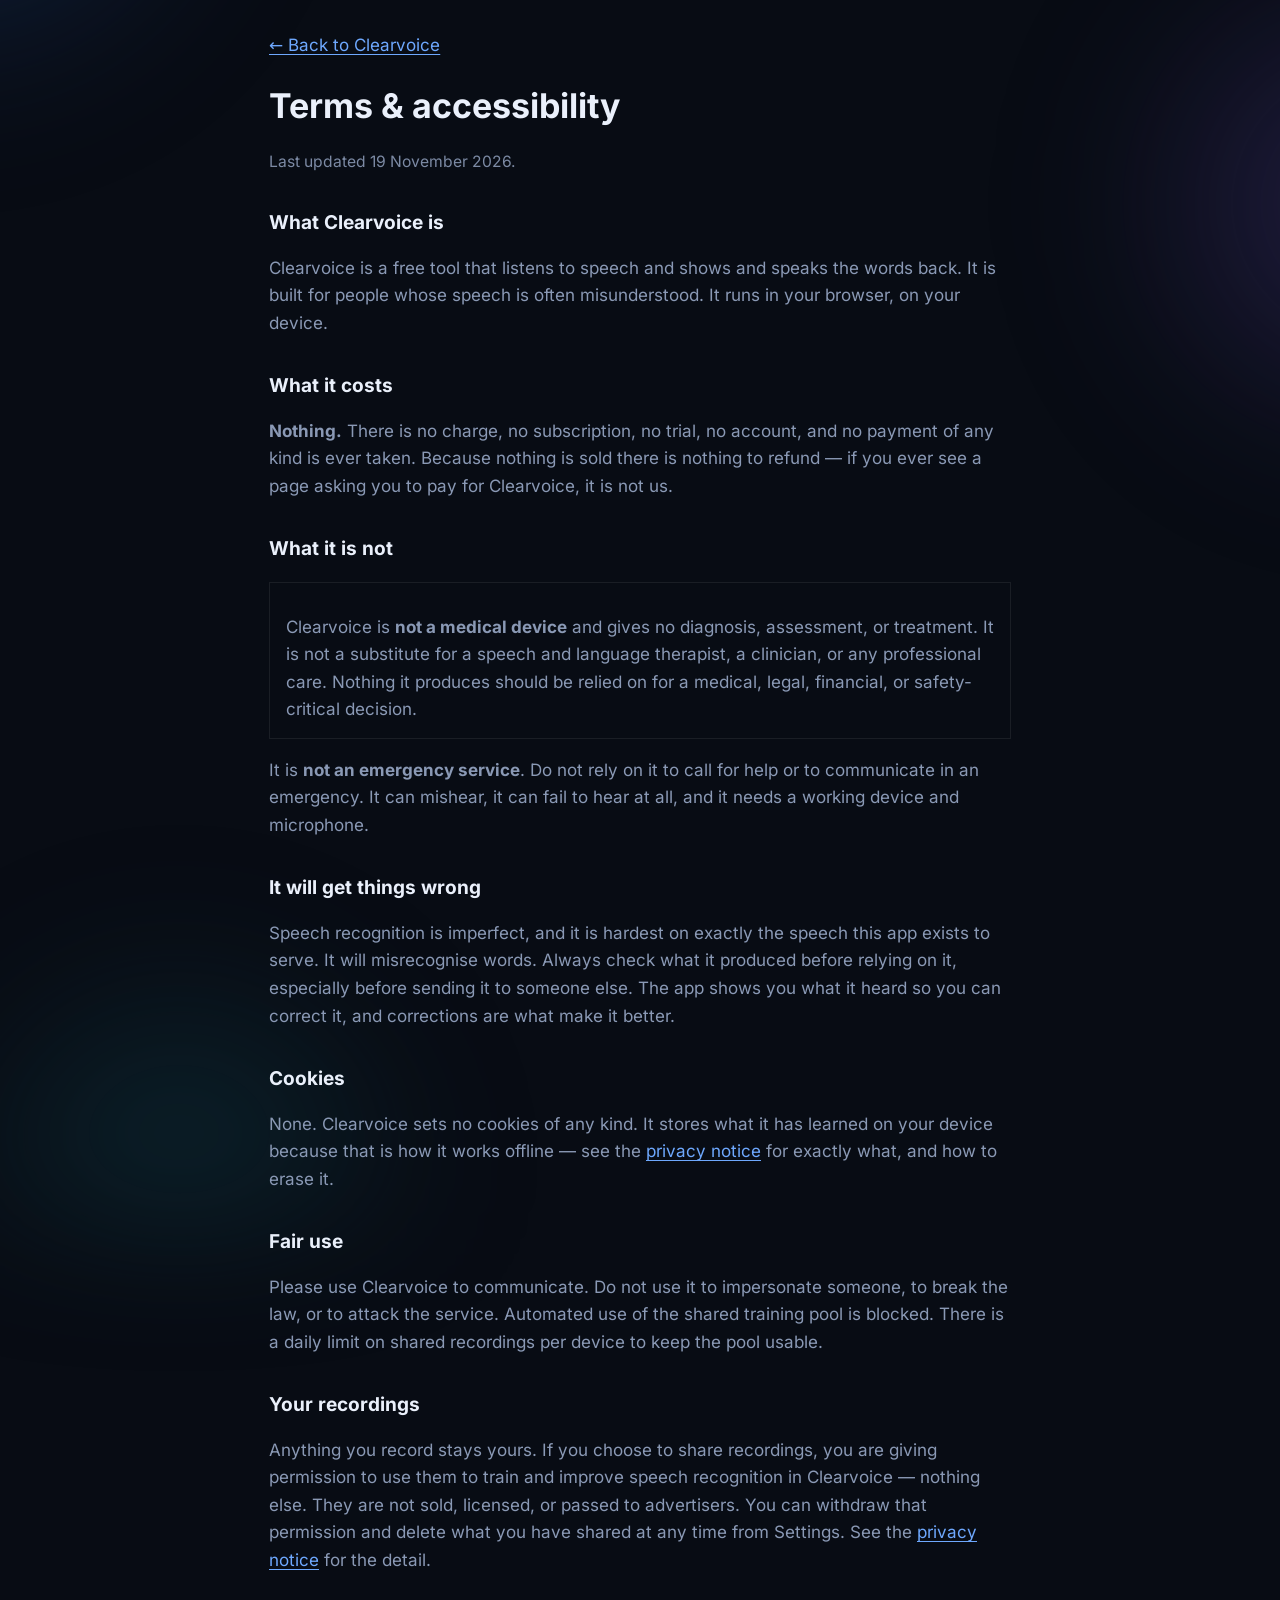
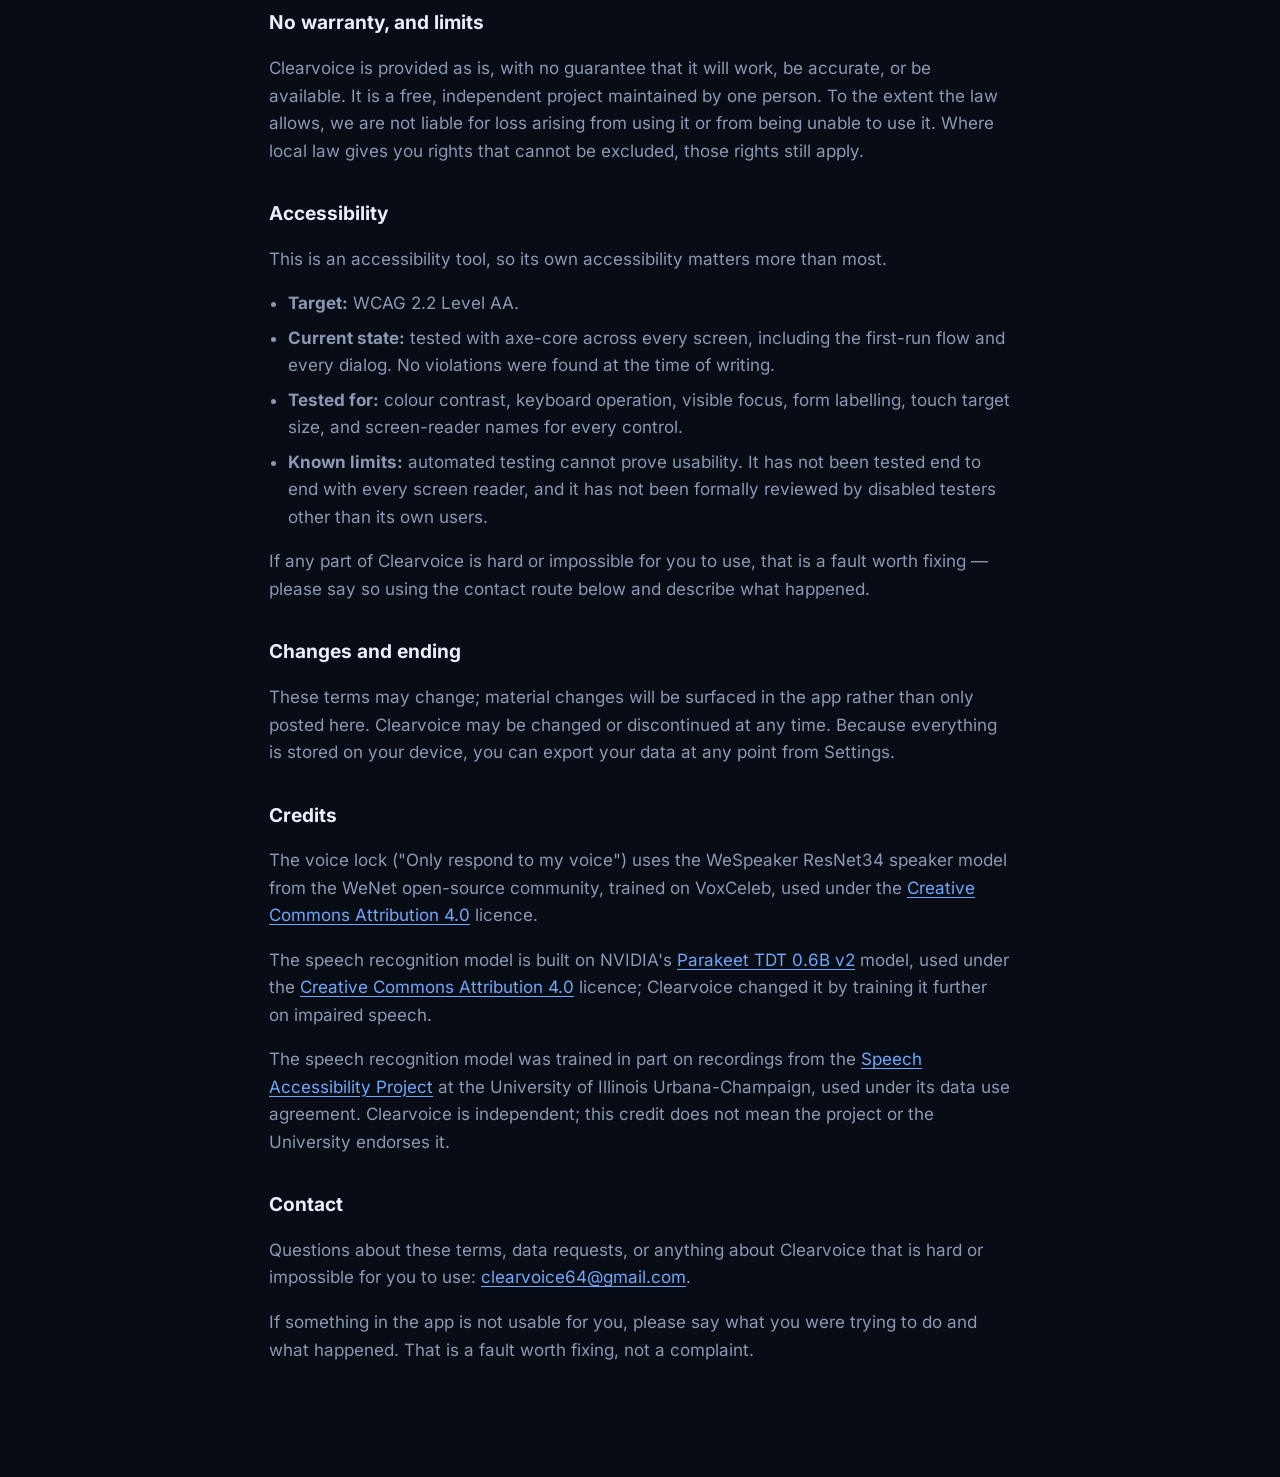
==== commit 40314421: "Privacy: personal training runs on our own computer, not Modal. Terms: credit NVIDIA Parakeet (CC BY" ====
--- a/terms.html
+++ b/terms.html
@@ -28,7 +28,7 @@
 <main class="legal">
   <a class="back" href="/">← Back to Clearvoice</a>
   <h1>Terms &amp; accessibility</h1>
-  <p class="updated">Last updated 19 October 2026.</p>
+  <p class="updated">Last updated 19 November 2026.</p>
 
   <h2>What Clearvoice is</h2>
   <p>Clearvoice is a free tool that listens to speech and shows and speaks the words back. It is
@@ -103,6 +103,10 @@
   <p>The voice lock ("Only respond to my voice") uses the WeSpeaker ResNet34 speaker model from the
   WeNet open-source community, trained on VoxCeleb, used under the
   <a href="https://creativecommons.org/licenses/by/4.0/">Creative Commons Attribution 4.0</a> licence.</p>
+  <p>The speech recognition model is built on NVIDIA's
+  <a href="https://huggingface.co/nvidia/parakeet-tdt-0.6b-v2">Parakeet TDT 0.6B v2</a> model, used under the
+  <a href="https://creativecommons.org/licenses/by/4.0/">Creative Commons Attribution 4.0</a> licence;
+  Clearvoice changed it by training it further on impaired speech.</p>
   <p>The speech recognition model was trained in part on recordings from the
   <a href="https://speechaccessibilityproject.beckman.illinois.edu/">Speech Accessibility Project</a>
   at the University of Illinois Urbana-Champaign, used under its data use agreement. Clearvoice is
